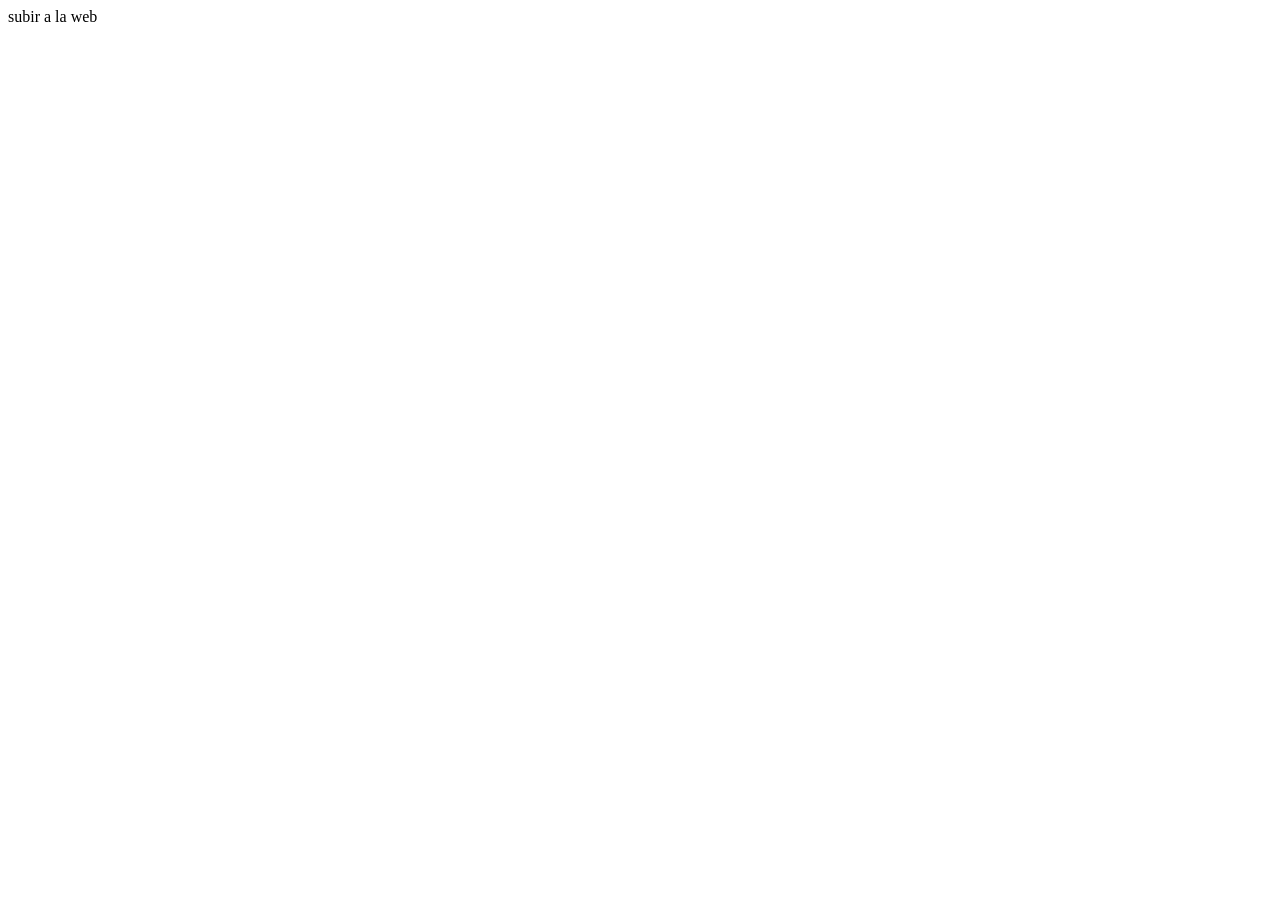
==== index.html @ b6bb50c2 "first commit" ====
<!DOCTYPE html>
<html lang="en">
<head>
    <meta charset="UTF-8">
    <meta name="viewport" content="width=device-width, initial-scale=1.0">
    <title>Guerrero</title>
</head>
<body>
    subir a la web
</body>
</html>
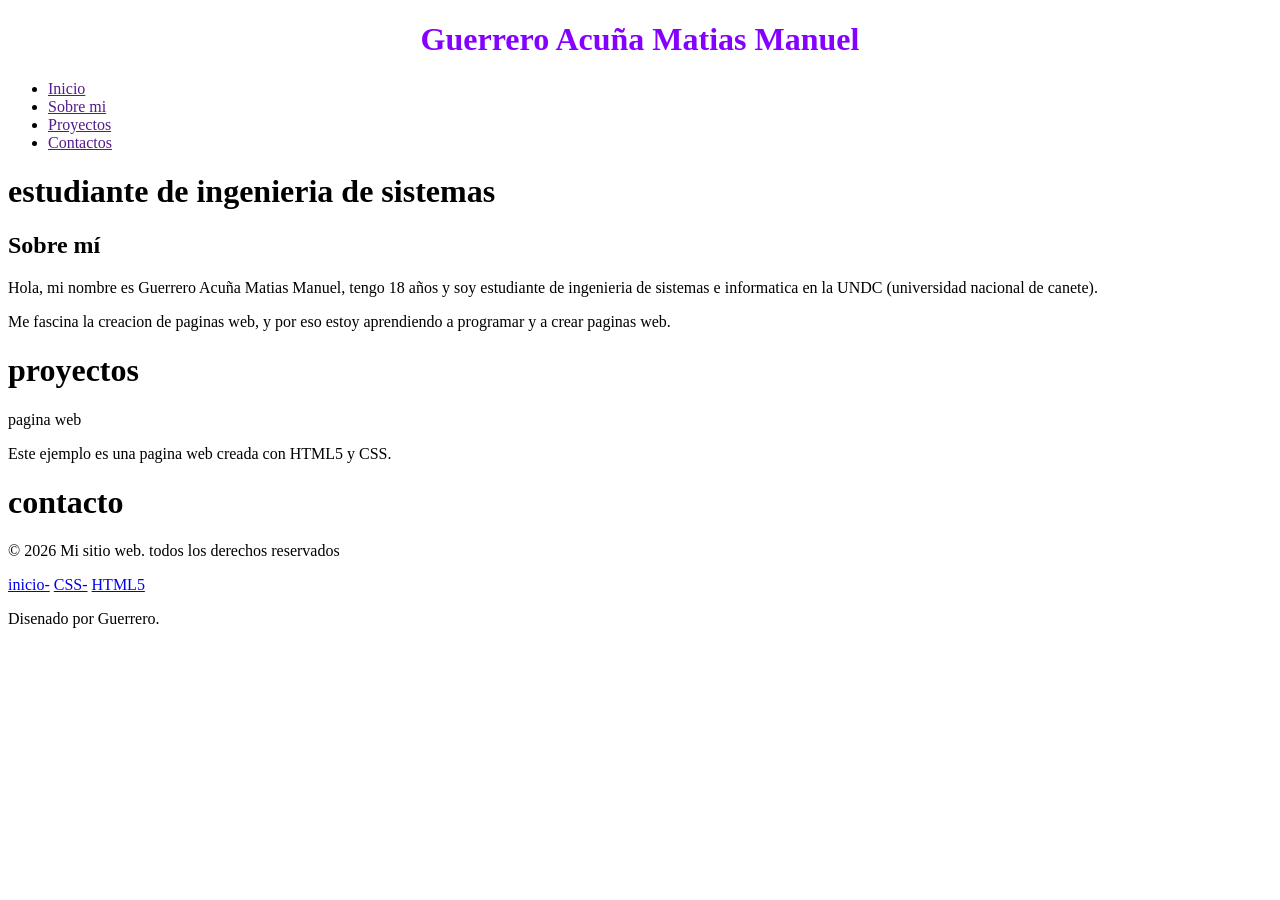
==== commit c482f583: "first commit" ====
--- a/index.html
+++ b/index.html
@@ -6,6 +6,38 @@
     <title>Guerrero</title>
 </head>
 <body>
-    subir a la web
-</body>
+    <h1 style="color: rgb(132, 0, 255); text-align: center;">Guerrero Acuña Matias Manuel</h1>
+    <nav>
+        <ul>
+            <li><a href="">Inicio</a></li>
+            <li><a href="">Sobre mi</a></li>
+            <li><a href="">Proyectos</a></li>
+            <li><a href="">Contactos</a></li>
+        </ul>
+    </nav>
+    <h1>estudiante de ingenieria de sistemas</h1>
+    <section id="sobremi">
+        <h1>Sobre mí</h1>
+        <p>Hola, mi nombre es Guerrero Acuña Matias Manuel, tengo 18 años y soy estudiante de ingenieria de sistemas e informatica en la UNDC (universidad nacional de canete).</p>
+        <p> Me fascina la creacion de paginas web, y por eso estoy aprendiendo a programar y a crear paginas web.</p>
+    </section>
+    <h1>proyectos</h1>
+    <section>
+        <article>
+            <p>pagina web</p>
+            <p>Este ejemplo es una pagina web creada con HTML5 y CSS.</p>
+        </article>
+        
+    </section>
+    <h1>contacto</h1>
+    <footer>
+        <p>&copy; 2026 Mi sitio web. todos los derechos reservados</p>
+        <nav>
+            <a href="index.html">inicio-</a>
+            <a href="css.html">CSS-</a>
+            <a href="html5.html">HTML5</a>
+        </nav>
+    </footer>
+    <p> Disenado por Guerrero.</p>
+    </body>
 </html>
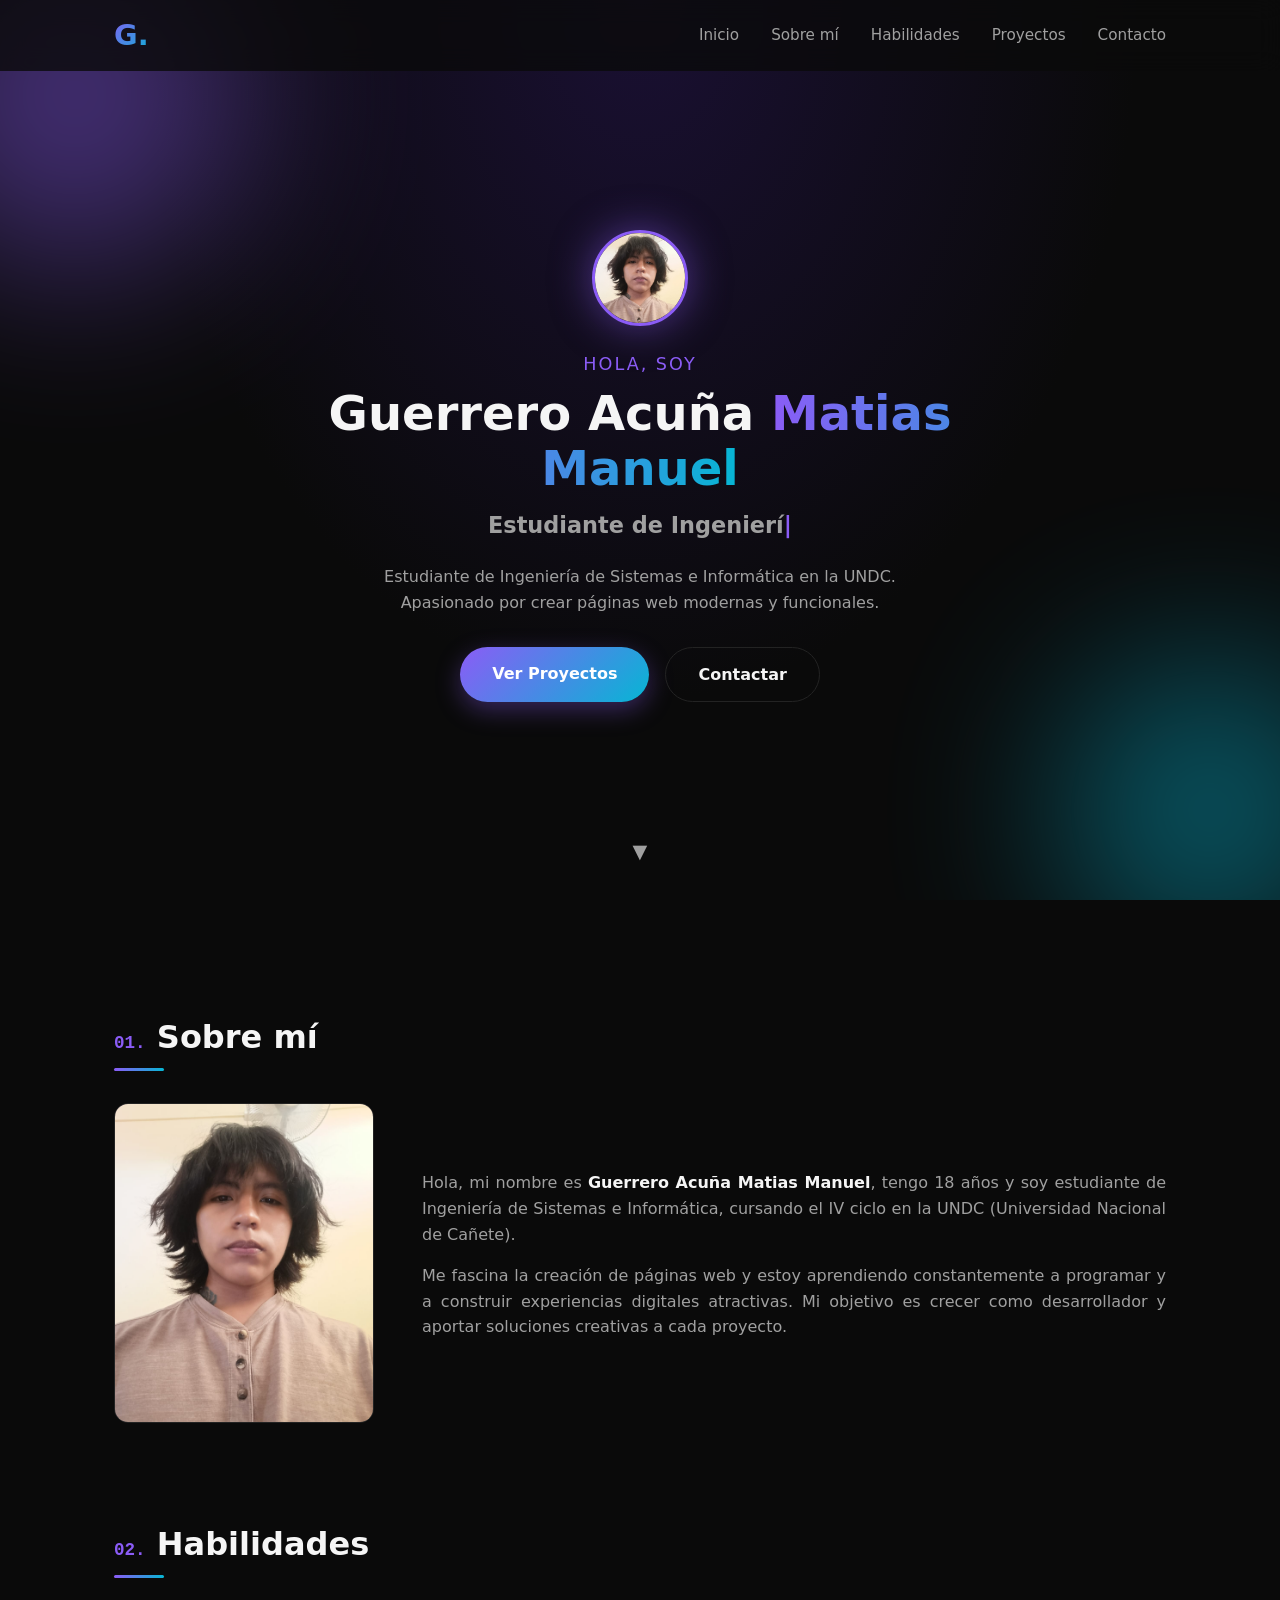
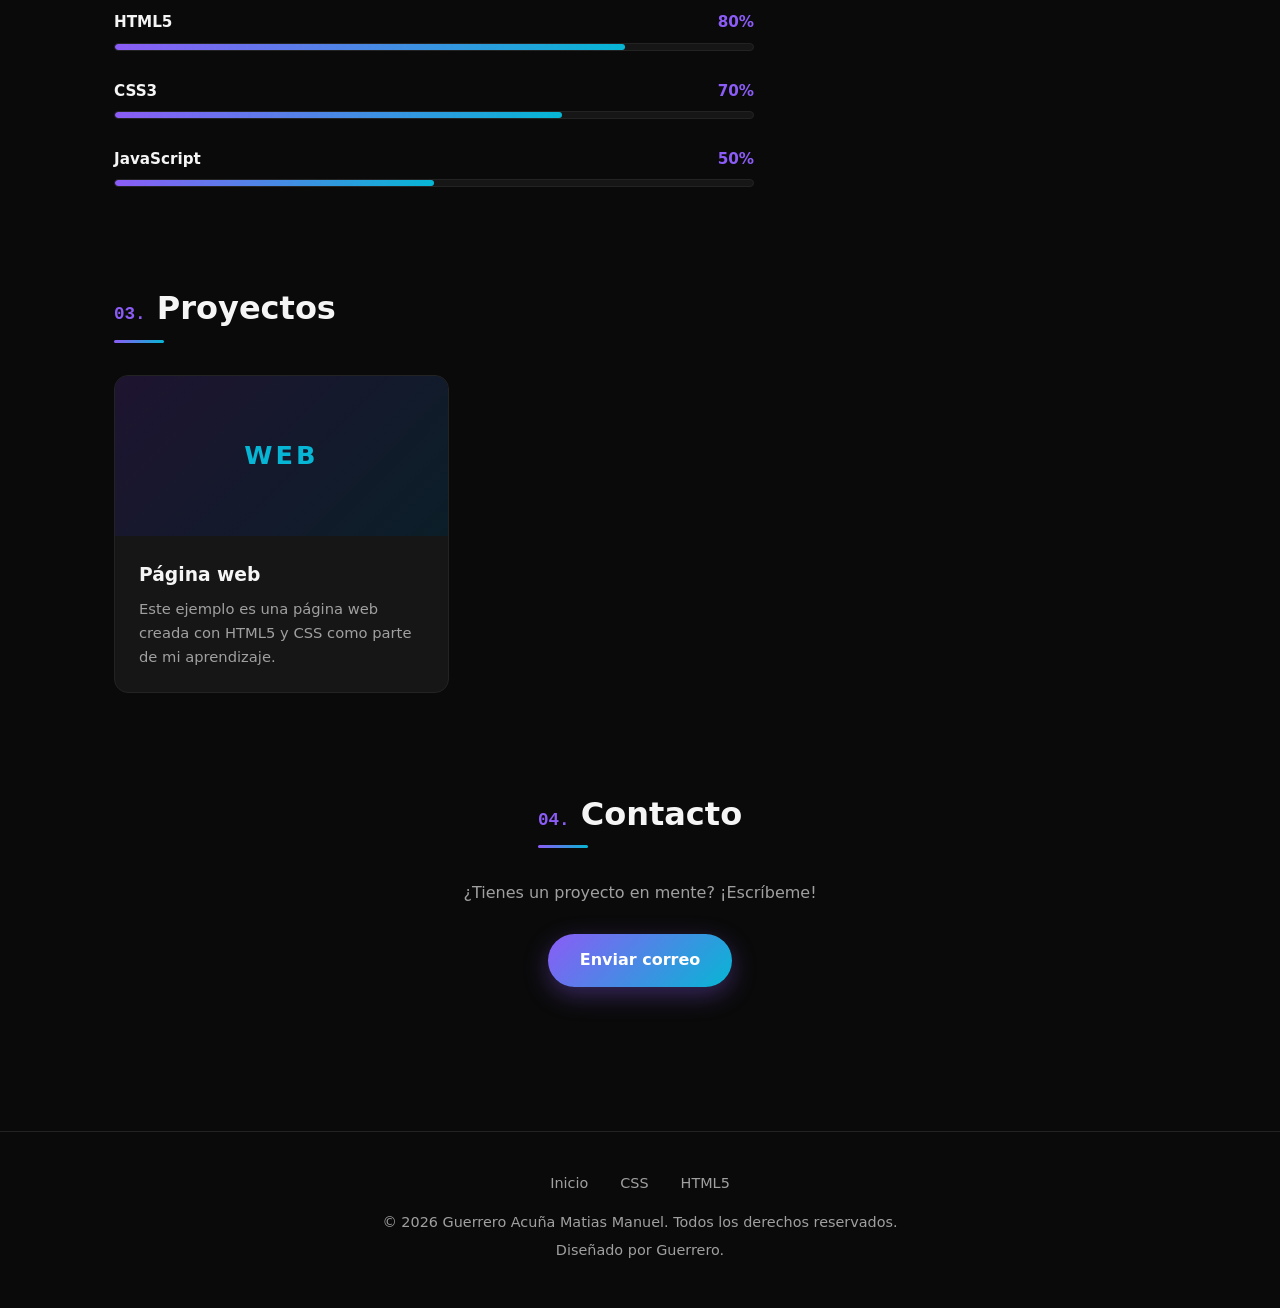
==== commit bf21a49a: "first commit" ====
--- a/index.html
+++ b/index.html
@@ -1,43 +1,126 @@
 <!DOCTYPE html>
-<html lang="en">
+<html lang="es">
 <head>
     <meta charset="UTF-8">
     <meta name="viewport" content="width=device-width, initial-scale=1.0">
-    <title>Guerrero</title>
+    <meta name="description" content="Portafolio de Guerrero Acuña Matias Manuel, estudiante de Ingeniería de Sistemas">
+    <title>Guerrero | Portafolio</title>
+    <link rel="stylesheet" href="style.css">
 </head>
 <body>
-    <h1 style="color: rgb(132, 0, 255); text-align: center;">Guerrero Acuña Matias Manuel</h1>
-    <nav>
-        <ul>
-            <li><a href="">Inicio</a></li>
-            <li><a href="">Sobre mi</a></li>
-            <li><a href="">Proyectos</a></li>
-            <li><a href="">Contactos</a></li>
-        </ul>
+
+    <nav class="navbar" id="navbar">
+        <div class="nav-container">
+            <a href="#hero" class="nav-logo">G.</a>
+            <button class="nav-toggle" id="navToggle" aria-label="Abrir menú">
+                <span></span>
+                <span></span>
+                <span></span>
+            </button>
+            <ul class="nav-menu" id="navMenu">
+                <li><a href="#hero">Inicio</a></li>
+                <li><a href="#about">Sobre mí</a></li>
+                <li><a href="#skills">Habilidades</a></li>
+                <li><a href="#projects">Proyectos</a></li>
+                <li><a href="#contact">Contacto</a></li>
+            </ul>
+        </div>
     </nav>
-    <h1>estudiante de ingenieria de sistemas</h1>
-    <section id="sobremi">
-        <h1>Sobre mí</h1>
-        <p>Hola, mi nombre es Guerrero Acuña Matias Manuel, tengo 18 años y soy estudiante de ingenieria de sistemas e informatica en la UNDC (universidad nacional de canete).</p>
-        <p> Me fascina la creacion de paginas web, y por eso estoy aprendiendo a programar y a crear paginas web.</p>
+
+    <section id="hero" class="hero">
+        <div class="hero-content">
+            <div class="hero-avatar"><img src="foto.jpg.jpeg" alt="Foto de Guerrero Acuña Matias Manuel"></div>
+            <p class="hero-greeting">Hola, soy</p>
+            <h1 class="hero-name">Guerrero Acuña <span>Matias Manuel</span></h1>
+            <h2 class="hero-role" id="typedRole"></h2>
+            <p class="hero-description">
+                Estudiante de Ingeniería de Sistemas e Informática en la UNDC.
+                Apasionado por crear páginas web modernas y funcionales.
+            </p>
+            <div class="hero-actions">
+                <a href="#projects" class="btn btn-primary">Ver Proyectos</a>
+                <a href="#contact" class="btn btn-outline">Contactar</a>
+            </div>
+        </div>
+        <a href="#about" class="hero-scroll" aria-label="Bajar a sobre mí">▼</a>
     </section>
-    <h1>proyectos</h1>
-    <section>
-        <article>
-            <p>pagina web</p>
-            <p>Este ejemplo es una pagina web creada con HTML5 y CSS.</p>
-        </article>
-        
-    </section>
-    <h1>contacto</h1>
-    <footer>
-        <p>&copy; 2026 Mi sitio web. todos los derechos reservados</p>
-        <nav>
-            <a href="index.html">inicio-</a>
-            <a href="css.html">CSS-</a>
+
+    <main class="container">
+
+        <section id="about" class="section">
+            <h2 class="section-title"><span class="section-number">01.</span> Sobre mí</h2>
+            <div class="about-grid reveal">
+                <div class="about-photo"><img src="foto.jpg.jpeg" alt="Foto de Guerrero Acuña Matias Manuel"></div>
+                <div class="about-text">
+                    <p>
+                        Hola, mi nombre es <strong>Guerrero Acuña Matias Manuel</strong>, tengo 18 años y soy
+                        estudiante de Ingeniería de Sistemas e Informática, cursando el IV ciclo en la
+                        UNDC (Universidad Nacional de Cañete).
+                    </p>
+                    <p>
+                        Me fascina la creación de páginas web y estoy aprendiendo constantemente a
+                        programar y a construir experiencias digitales atractivas. Mi objetivo es
+                        crecer como desarrollador y aportar soluciones creativas a cada proyecto.
+                    </p>
+                </div>
+            </div>
+        </section>
+
+        <section id="skills" class="section">
+            <h2 class="section-title"><span class="section-number">02.</span> Habilidades</h2>
+            <div class="skills-grid">
+                <div class="skill reveal">
+                    <div class="skill-header">
+                        <span>HTML5</span><span>80%</span>
+                    </div>
+                    <div class="skill-bar"><div class="skill-fill" data-level="80"></div></div>
+                </div>
+                <div class="skill reveal">
+                    <div class="skill-header">
+                        <span>CSS3</span><span>70%</span>
+                    </div>
+                    <div class="skill-bar"><div class="skill-fill" data-level="70"></div></div>
+                </div>
+                <div class="skill reveal">
+                    <div class="skill-header">
+                        <span>JavaScript</span><span>50%</span>
+                    </div>
+                    <div class="skill-bar"><div class="skill-fill" data-level="50"></div></div>
+                </div>
+            </div>
+        </section>
+
+        <section id="projects" class="section">
+            <h2 class="section-title"><span class="section-number">03.</span> Proyectos</h2>
+            <div class="projects-grid">
+                <article class="project-card reveal">
+                    <div class="project-image">WEB</div>
+                    <div class="project-body">
+                        <h3>Página web</h3>
+                        <p>Este ejemplo es una página web creada con HTML5 y CSS como parte de mi aprendizaje.</p>
+                    </div>
+                </article>
+            </div>
+        </section>
+
+        <section id="contact" class="section">
+            <h2 class="section-title"><span class="section-number">04.</span> Contacto</h2>
+            <p class="contact-note">¿Tienes un proyecto en mente? ¡Escríbeme!</p>
+            <a href="mailto:guerrero.mail@example.com" class="btn btn-primary">Enviar correo</a>
+        </section>
+
+    </main>
+
+    <footer class="footer">
+        <nav class="footer-links">
+            <a href="index.html">Inicio</a>
+            <a href="css.html">CSS</a>
             <a href="html5.html">HTML5</a>
         </nav>
+        <p>&copy; 2026 Guerrero Acuña Matias Manuel. Todos los derechos reservados.</p>
+        <p class="footer-credit">Diseñado por Guerrero.</p>
     </footer>
-    <p> Disenado por Guerrero.</p>
-    </body>
+
+    <script src="script.js"></script>
+</body>
 </html>
--- a/style.css
+++ b/style.css
@@ -0,0 +1,585 @@
+:root {
+    --bg: #0a0a0a;
+    --bg-light: #111111;
+    --card: #161616;
+    --text: #f5f5f5;
+    --text-muted: #a0a0a0;
+    --accent: #8b5cf6;
+    --accent-2: #06b6d4;
+    --border: #232323;
+    --radius: 14px;
+}
+
+* {
+    margin: 0;
+    padding: 0;
+    box-sizing: border-box;
+}
+
+html {
+    scroll-behavior: smooth;
+}
+
+body {
+    font-family: 'Segoe UI', system-ui, -apple-system, sans-serif;
+    background-color: var(--bg);
+    color: var(--text);
+    line-height: 1.6;
+    overflow-x: hidden;
+}
+
+a {
+    color: inherit;
+    text-decoration: none;
+}
+
+/* ===== Navbar ===== */
+.navbar {
+    position: fixed;
+    top: 0;
+    width: 100%;
+    z-index: 1000;
+    background: rgba(10, 10, 10, 0.8);
+    backdrop-filter: blur(12px);
+    border-bottom: 1px solid transparent;
+    transition: border-color 0.3s, box-shadow 0.3s;
+}
+
+.navbar.scrolled {
+    border-bottom-color: var(--border);
+    box-shadow: 0 4px 20px rgba(139, 92, 246, 0.1);
+}
+
+.nav-container {
+    max-width: 1100px;
+    margin: 0 auto;
+    padding: 0 1.5rem;
+    display: flex;
+    align-items: center;
+    justify-content: space-between;
+    height: 70px;
+}
+
+.nav-logo {
+    font-size: 1.8rem;
+    font-weight: 800;
+    color: var(--accent);
+    background: linear-gradient(135deg, var(--accent), var(--accent-2));
+    -webkit-background-clip: text;
+    background-clip: text;
+    -webkit-text-fill-color: transparent;
+}
+
+.nav-menu {
+    list-style: none;
+    display: flex;
+    gap: 2rem;
+}
+
+.nav-menu a {
+    color: var(--text-muted);
+    font-size: 0.95rem;
+    position: relative;
+    transition: color 0.3s;
+    padding: 0.25rem 0;
+}
+
+.nav-menu a::after {
+    content: '';
+    position: absolute;
+    left: 0;
+    bottom: 0;
+    width: 0;
+    height: 2px;
+    background: linear-gradient(90deg, var(--accent), var(--accent-2));
+    transition: width 0.3s;
+}
+
+.nav-menu a:hover {
+    color: var(--text);
+}
+
+.nav-menu a:hover::after {
+    width: 100%;
+}
+
+.nav-toggle {
+    display: none;
+    background: none;
+    border: none;
+    cursor: pointer;
+    flex-direction: column;
+    gap: 5px;
+    padding: 0.5rem;
+}
+
+.nav-toggle span {
+    display: block;
+    width: 24px;
+    height: 2px;
+    background: var(--text);
+    border-radius: 2px;
+    transition: transform 0.3s, opacity 0.3s;
+}
+
+.nav-toggle.open span:nth-child(1) {
+    transform: translateY(7px) rotate(45deg);
+}
+
+.nav-toggle.open span:nth-child(2) {
+    opacity: 0;
+}
+
+.nav-toggle.open span:nth-child(3) {
+    transform: translateY(-7px) rotate(-45deg);
+}
+
+/* ===== Hero ===== */
+.hero {
+    min-height: 100vh;
+    display: flex;
+    align-items: center;
+    justify-content: center;
+    text-align: center;
+    padding: 6rem 1.5rem 4rem;
+    position: relative;
+    background: radial-gradient(ellipse at top, #1a1033 0%, var(--bg) 55%);
+    overflow: hidden;
+}
+
+.hero::before,
+.hero::after {
+    content: '';
+    position: absolute;
+    border-radius: 50%;
+    filter: blur(90px);
+    opacity: 0.45;
+    z-index: 0;
+}
+
+.hero::before {
+    width: 350px;
+    height: 350px;
+    background: var(--accent);
+    top: -80px;
+    left: -100px;
+    animation: float 8s ease-in-out infinite;
+}
+
+.hero::after {
+    width: 300px;
+    height: 300px;
+    background: var(--accent-2);
+    bottom: -60px;
+    right: -80px;
+    animation: float 8s ease-in-out infinite 2s;
+}
+
+@keyframes float {
+    0%, 100% { transform: translateY(0); }
+    50% { transform: translateY(25px); }
+}
+
+.hero-content {
+    position: relative;
+    z-index: 1;
+    max-width: 800px;
+}
+
+.hero-avatar {
+    width: 96px;
+    height: 96px;
+    margin: 0 auto 1.5rem;
+    border-radius: 50%;
+    display: flex;
+    align-items: center;
+    justify-content: center;
+    overflow: hidden;
+    border: 3px solid var(--accent);
+    box-shadow: 0 0 40px rgba(139, 92, 246, 0.5);
+    animation: pulse 3s ease-in-out infinite;
+}
+
+.hero-avatar img {
+    width: 100%;
+    height: 100%;
+    object-fit: cover;
+    object-position: center 20%;
+    display: block;
+}
+
+@keyframes pulse {
+    0%, 100% { box-shadow: 0 0 25px rgba(139, 92, 246, 0.4); }
+    50% { box-shadow: 0 0 60px rgba(139, 92, 246, 0.8); }
+}
+
+.hero-greeting {
+    color: var(--accent);
+    font-size: 1.1rem;
+    letter-spacing: 2px;
+    text-transform: uppercase;
+    margin-bottom: 0.5rem;
+}
+
+.hero-name {
+    font-size: 3rem;
+    font-weight: 800;
+    line-height: 1.15;
+    margin-bottom: 0.75rem;
+}
+
+.hero-name span {
+    background: linear-gradient(90deg, var(--accent), var(--accent-2));
+    -webkit-background-clip: text;
+    background-clip: text;
+    -webkit-text-fill-color: transparent;
+}
+
+.hero-role {
+    font-size: 1.4rem;
+    font-weight: 600;
+    color: var(--text-muted);
+    min-height: 1.6em;
+    margin-bottom: 1.25rem;
+}
+
+.hero-role::after {
+    content: '|';
+    color: var(--accent);
+    animation: blink 0.8s step-end infinite;
+}
+
+@keyframes blink {
+    50% { opacity: 0; }
+}
+
+.hero-description {
+    color: var(--text-muted);
+    max-width: 560px;
+    margin: 0 auto 2rem;
+}
+
+.hero-actions {
+    display: flex;
+    gap: 1rem;
+    justify-content: center;
+    flex-wrap: wrap;
+}
+
+.btn {
+    display: inline-block;
+    padding: 0.85rem 2rem;
+    border-radius: 50px;
+    font-size: 1rem;
+    font-weight: 600;
+    transition: transform 0.3s, box-shadow 0.3s, background 0.3s, color 0.3s;
+}
+
+.btn-primary {
+    background: linear-gradient(135deg, var(--accent), var(--accent-2));
+    color: #fff;
+    box-shadow: 0 8px 25px rgba(139, 92, 246, 0.35);
+}
+
+.btn-primary:hover {
+    transform: translateY(-3px);
+    box-shadow: 0 12px 35px rgba(139, 92, 246, 0.5);
+}
+
+.btn-outline {
+    border: 1px solid var(--border);
+    color: var(--text);
+}
+
+.btn-outline:hover {
+    border-color: var(--accent);
+    color: var(--accent);
+    transform: translateY(-3px);
+}
+
+.hero-scroll {
+    position: absolute;
+    bottom: 2rem;
+    left: 50%;
+    transform: translateX(-50%);
+    color: var(--text-muted);
+    font-size: 1.2rem;
+    animation: bounce 2s infinite;
+    z-index: 1;
+}
+
+@keyframes bounce {
+    0%, 100% { transform: translate(-50%, 0); }
+    50% { transform: translate(-50%, 10px); }
+}
+
+/* ===== Layout general ===== */
+.container {
+    max-width: 1100px;
+    margin: 0 auto;
+    padding: 5rem 1.5rem;
+}
+
+.section {
+    padding: 2rem 0 4rem;
+}
+
+.section-title {
+    font-size: 2rem;
+    margin-bottom: 2.5rem;
+    position: relative;
+    display: inline-block;
+}
+
+.section-title::after {
+    content: '';
+    position: absolute;
+    bottom: -8px;
+    left: 0;
+    width: 50px;
+    height: 3px;
+    background: linear-gradient(90deg, var(--accent), var(--accent-2));
+    border-radius: 3px;
+}
+
+.section-number {
+    color: var(--accent);
+    font-size: 1.1rem;
+    font-family: 'Consolas', monospace;
+}
+
+/* ===== About ===== */
+.about-grid {
+    display: grid;
+    grid-template-columns: 260px 1fr;
+    gap: 3rem;
+    align-items: center;
+}
+
+.about-photo {
+    width: 260px;
+    height: 320px;
+    border-radius: var(--radius);
+    background: linear-gradient(145deg, #1e1430, #101418);
+    display: flex;
+    align-items: center;
+    justify-content: center;
+    border: 1px solid var(--border);
+    position: relative;
+    overflow: hidden;
+}
+
+.about-photo img {
+    width: 100%;
+    height: 100%;
+    object-fit: cover;
+    object-position: center 25%;
+    display: block;
+}
+
+.about-photo::after {
+    content: none;
+}
+
+.about-text p {
+    margin-bottom: 1rem;
+    color: var(--text-muted);
+    text-align: justify;
+}
+
+.about-text strong {
+    color: var(--text);
+}
+
+/* ===== Skills ===== */
+.skills-grid {
+    display: grid;
+    gap: 1.75rem;
+    max-width: 640px;
+}
+
+.skill-header {
+    display: flex;
+    justify-content: space-between;
+    margin-bottom: 0.5rem;
+    font-weight: 600;
+    font-size: 0.95rem;
+}
+
+.skill-header span:last-child {
+    color: var(--accent);
+}
+
+.skill-bar {
+    height: 8px;
+    background: var(--card);
+    border-radius: 8px;
+    overflow: hidden;
+    border: 1px solid var(--border);
+}
+
+.skill-fill {
+    height: 100%;
+    width: 0;
+    border-radius: 8px;
+    background: linear-gradient(90deg, var(--accent), var(--accent-2));
+    transition: width 1.2s ease;
+}
+
+/* ===== Projects ===== */
+.projects-grid {
+    display: grid;
+    gap: 1.5rem;
+    grid-template-columns: repeat(auto-fill, minmax(280px, 1fr));
+}
+
+.project-card {
+    background: var(--card);
+    border: 1px solid var(--border);
+    border-radius: var(--radius);
+    overflow: hidden;
+    transition: transform 0.3s, box-shadow 0.3s, border-color 0.3s;
+}
+
+.project-card:hover {
+    transform: translateY(-8px);
+    border-color: var(--accent);
+    box-shadow: 0 15px 40px rgba(139, 92, 246, 0.2);
+}
+
+.project-image {
+    height: 160px;
+    background: linear-gradient(135deg, #1e1430, #0b1e28);
+    display: flex;
+    align-items: center;
+    justify-content: center;
+    font-size: 1.6rem;
+    font-weight: 700;
+    letter-spacing: 3px;
+    color: var(--accent-2);
+}
+
+.project-body {
+    padding: 1.5rem;
+}
+
+.project-body h3 {
+    margin-bottom: 0.5rem;
+}
+
+.project-body p {
+    color: var(--text-muted);
+    font-size: 0.92rem;
+}
+
+/* ===== Contact ===== */
+#contact {
+    text-align: center;
+}
+
+.contact-note {
+    color: var(--text-muted);
+    margin-bottom: 1.75rem;
+}
+
+/* ===== Footer ===== */
+.footer {
+    border-top: 1px solid var(--border);
+    padding: 2.5rem 1.5rem;
+    text-align: center;
+    color: var(--text-muted);
+    font-size: 0.9rem;
+}
+
+.footer-links {
+    display: flex;
+    justify-content: center;
+    gap: 2rem;
+    margin-bottom: 1rem;
+}
+
+.footer-links a {
+    transition: color 0.3s;
+}
+
+.footer-links a:hover {
+    color: var(--accent);
+}
+
+.footer p {
+    margin-bottom: 0.35rem;
+}
+
+/* ===== Reveal on scroll ===== */
+.reveal {
+    opacity: 0;
+    transform: translateY(40px);
+    transition: opacity 0.8s ease, transform 0.8s ease;
+}
+
+.reveal.visible {
+    opacity: 1;
+    transform: translateY(0);
+}
+
+/* ===== Responsive ===== */
+@media (max-width: 768px) {
+    .nav-toggle {
+        display: flex;
+    }
+
+    .nav-menu {
+        position: absolute;
+        top: 70px;
+        left: 0;
+        right: 0;
+        flex-direction: column;
+        background: rgba(10, 10, 10, 0.98);
+        backdrop-filter: blur(12px);
+        gap: 0;
+        max-height: 0;
+        overflow: hidden;
+        transition: max-height 0.4s ease;
+        border-bottom: 1px solid var(--border);
+    }
+
+    .nav-menu.open {
+        max-height: 320px;
+    }
+
+    .nav-menu li {
+        text-align: center;
+    }
+
+    .nav-menu a {
+        display: block;
+        padding: 1rem;
+    }
+
+    .hero-name {
+        font-size: 2.1rem;
+    }
+
+    .hero-role {
+        font-size: 1.1rem;
+    }
+
+    .about-grid {
+        grid-template-columns: 1fr;
+        text-align: center;
+    }
+
+    .about-photo {
+        margin: 0 auto;
+        width: 220px;
+        height: 260px;
+    }
+
+    .about-text p {
+        text-align: center;
+    }
+
+    .section-title {
+        font-size: 1.6rem;
+    }
+}
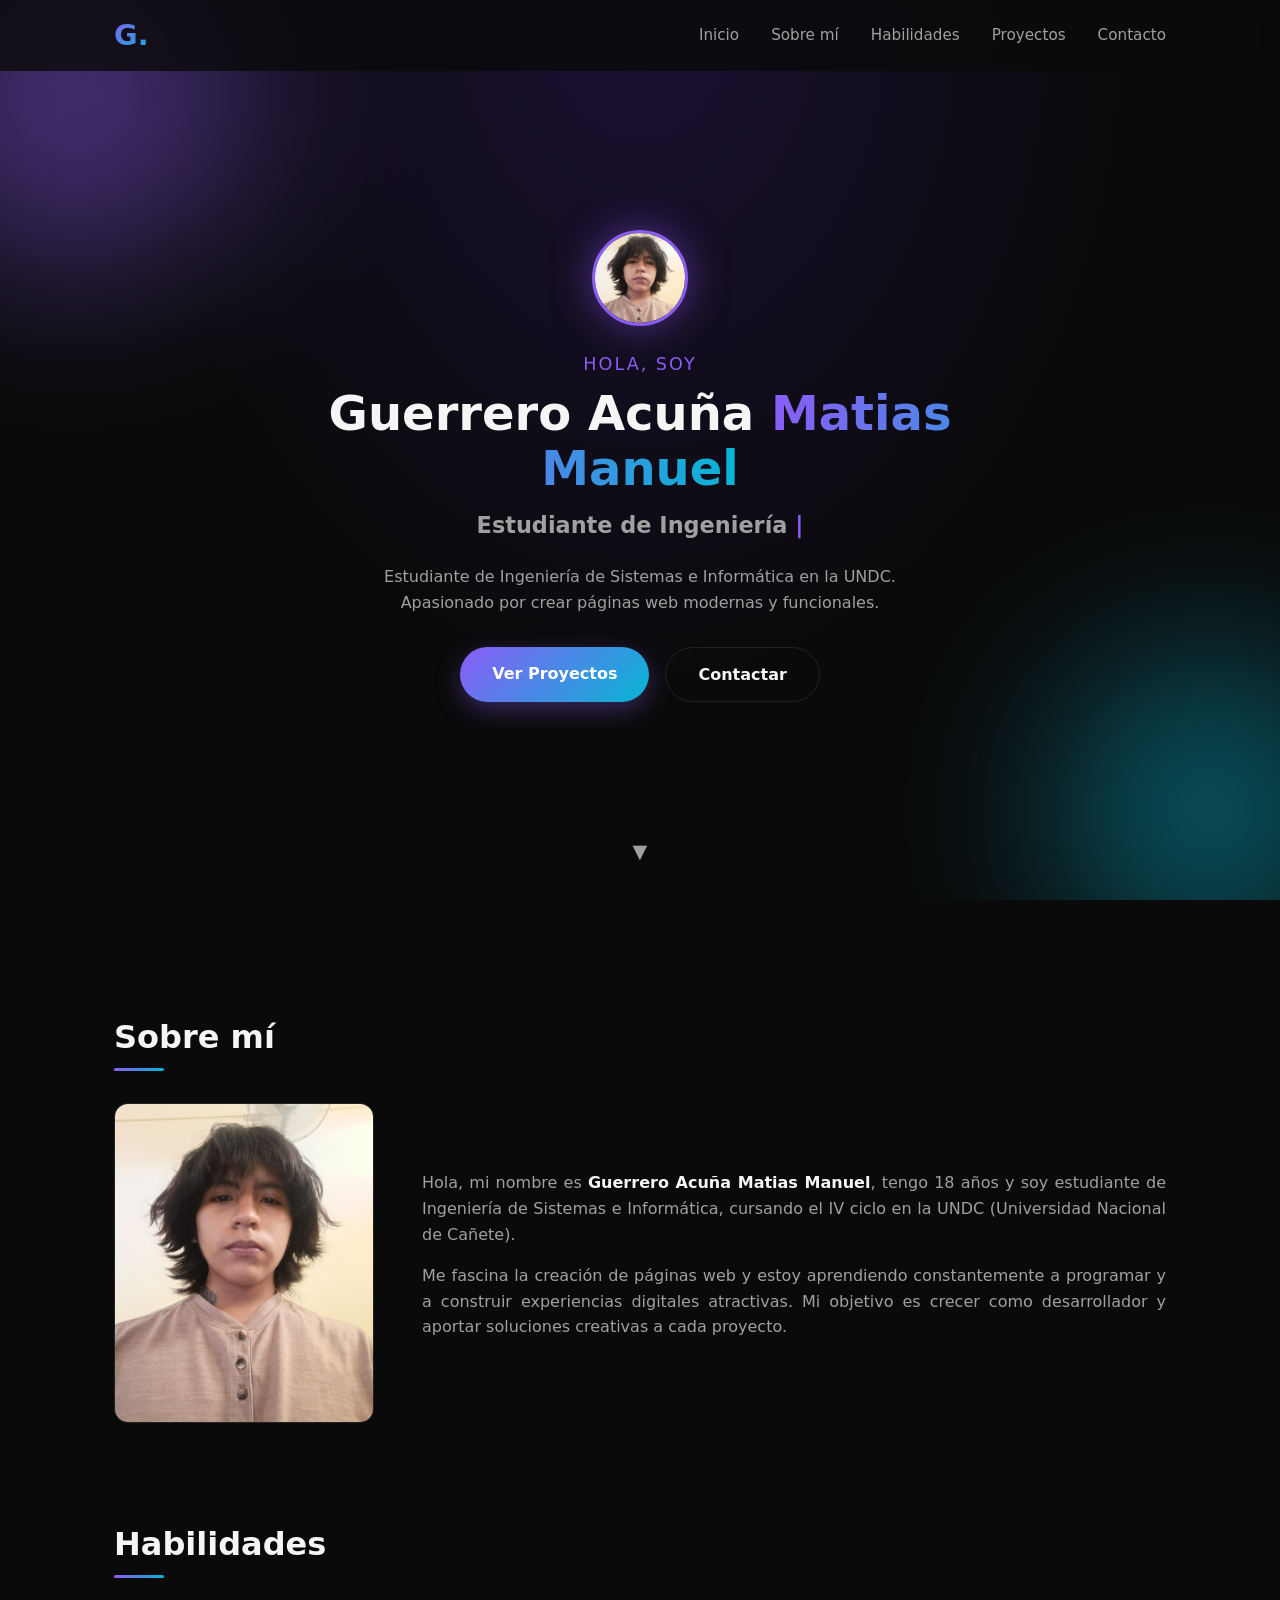
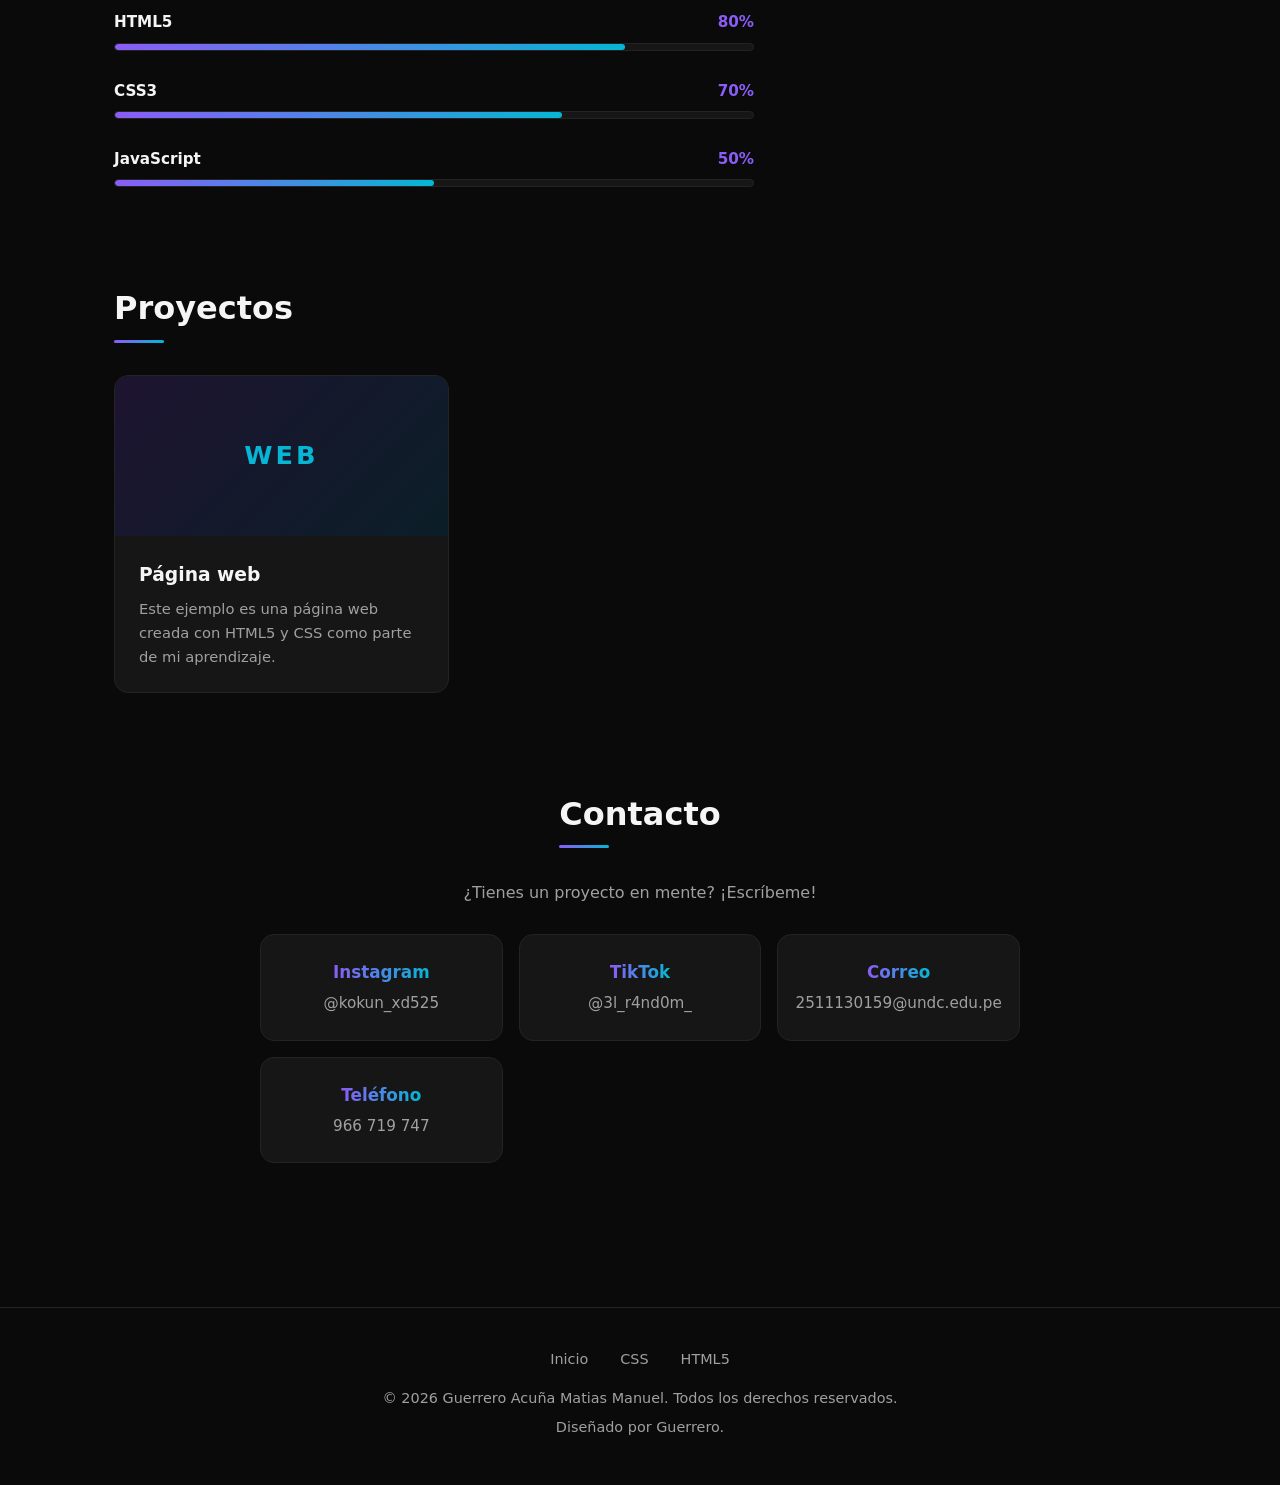
==== commit afe9fc30: "Agregar enlaces de contacto y quitar numeros de los titulos" ====
--- a/index.html
+++ b/index.html
@@ -48,7 +48,7 @@
     <main class="container">
 
         <section id="about" class="section">
-            <h2 class="section-title"><span class="section-number">01.</span> Sobre mí</h2>
+            <h2 class="section-title">Sobre mí</h2>
             <div class="about-grid reveal">
                 <div class="about-photo"><img src="foto.jpg.jpeg" alt="Foto de Guerrero Acuña Matias Manuel"></div>
                 <div class="about-text">
@@ -67,7 +67,7 @@
         </section>
 
         <section id="skills" class="section">
-            <h2 class="section-title"><span class="section-number">02.</span> Habilidades</h2>
+            <h2 class="section-title">Habilidades</h2>
             <div class="skills-grid">
                 <div class="skill reveal">
                     <div class="skill-header">
@@ -91,7 +91,7 @@
         </section>
 
         <section id="projects" class="section">
-            <h2 class="section-title"><span class="section-number">03.</span> Proyectos</h2>
+            <h2 class="section-title">Proyectos</h2>
             <div class="projects-grid">
                 <article class="project-card reveal">
                     <div class="project-image">WEB</div>
@@ -104,9 +104,26 @@
         </section>
 
         <section id="contact" class="section">
-            <h2 class="section-title"><span class="section-number">04.</span> Contacto</h2>
+            <h2 class="section-title">Contacto</h2>
             <p class="contact-note">¿Tienes un proyecto en mente? ¡Escríbeme!</p>
-            <a href="mailto:guerrero.mail@example.com" class="btn btn-primary">Enviar correo</a>
+            <div class="contact-links">
+                <a href="https://www.instagram.com/kokun_xd525?stkn=NmttbTdwZTkxbHkx" class="contact-card" target="_blank" rel="noopener">
+                    <span class="contact-icon">Instagram</span>
+                    <span>@kokun_xd525</span>
+                </a>
+                <a href="https://www.tiktok.com/@3l_r4nd0m_?_r=1&_t=ZS-99bDRIPYenM" class="contact-card" target="_blank" rel="noopener">
+                    <span class="contact-icon">TikTok</span>
+                    <span>@3l_r4nd0m_</span>
+                </a>
+                <a href="mailto:2511130159@undc.edu.pe" class="contact-card">
+                    <span class="contact-icon">Correo</span>
+                    <span>2511130159@undc.edu.pe</span>
+                </a>
+                <a href="tel:+51966719747" class="contact-card">
+                    <span class="contact-icon">Teléfono</span>
+                    <span>966 719 747</span>
+                </a>
+            </div>
         </section>
 
     </main>
--- a/style.css
+++ b/style.css
@@ -482,6 +482,48 @@
     margin-bottom: 1.75rem;
 }
 
+.contact-links {
+    display: grid;
+    gap: 1rem;
+    grid-template-columns: repeat(auto-fit, minmax(230px, 1fr));
+    max-width: 760px;
+    margin: 0 auto;
+}
+
+.contact-card {
+    display: flex;
+    flex-direction: column;
+    gap: 0.35rem;
+    align-items: center;
+    background: var(--card);
+    border: 1px solid var(--border);
+    border-radius: var(--radius);
+    padding: 1.5rem 1rem;
+    color: var(--text-muted);
+    transition: transform 0.3s, border-color 0.3s, box-shadow 0.3s, color 0.3s;
+}
+
+.contact-card:hover {
+    transform: translateY(-5px);
+    border-color: var(--accent);
+    box-shadow: 0 10px 30px rgba(139, 92, 246, 0.2);
+    color: var(--text);
+}
+
+.contact-icon {
+    font-size: 1.05rem;
+    font-weight: 700;
+    background: linear-gradient(90deg, var(--accent), var(--accent-2));
+    -webkit-background-clip: text;
+    background-clip: text;
+    -webkit-text-fill-color: transparent;
+}
+
+.contact-card span:last-child {
+    font-size: 0.95rem;
+    word-break: break-all;
+}
+
 /* ===== Footer ===== */
 .footer {
     border-top: 1px solid var(--border);
@@ -510,14 +552,149 @@
     margin-bottom: 0.35rem;
 }
 
+/* ===== Páginas de apuntes (CSS3 / HTML5) ===== */
+.page-hero {
+    padding: 9rem 1.5rem 3rem;
+    text-align: center;
+    background: radial-gradient(ellipse at top, #1a1033 0%, var(--bg) 55%);
+    border-bottom: 1px solid var(--border);
+}
+
+.page-title {
+    font-size: 2.8rem;
+    font-weight: 800;
+    background: linear-gradient(90deg, var(--accent), var(--accent-2));
+    -webkit-background-clip: text;
+    background-clip: text;
+    -webkit-text-fill-color: transparent;
+    margin-bottom: 0.5rem;
+}
+
+.page-subtitle {
+    color: var(--text-muted);
+    font-size: 1.05rem;
+    max-width: 600px;
+    margin: 0 auto;
+}
+
+.page-text {
+    color: var(--text-muted);
+    max-width: 760px;
+    margin-bottom: 1.25rem;
+    text-align: justify;
+}
+
+.page-text strong {
+    color: var(--text);
+}
+
+.code-block {
+    background: #0d0d0d;
+    border: 1px solid var(--border);
+    border-left: 3px solid var(--accent);
+    border-radius: var(--radius);
+    padding: 1.25rem 1.5rem;
+    margin: 1.5rem 0 2rem;
+    overflow-x: auto;
+    font-family: 'Consolas', 'Courier New', monospace;
+    font-size: 0.9rem;
+    line-height: 1.6;
+    color: #c8d3f5;
+}
+
+.info-cards {
+    display: grid;
+    gap: 1.25rem;
+    grid-template-columns: repeat(auto-fit, minmax(240px, 1fr));
+    margin-top: 2rem;
+}
+
+.info-card {
+    background: var(--card);
+    border: 1px solid var(--border);
+    border-radius: var(--radius);
+    padding: 1.5rem;
+    transition: transform 0.3s, border-color 0.3s, box-shadow 0.3s;
+}
+
+.info-card:hover {
+    transform: translateY(-5px);
+    border-color: var(--accent);
+    box-shadow: 0 10px 30px rgba(139, 92, 246, 0.15);
+}
+
+.info-card h3 {
+    margin-bottom: 0.6rem;
+    font-size: 1.05rem;
+    color: var(--text);
+}
+
+.info-card p {
+    color: var(--text-muted);
+    font-size: 0.92rem;
+}
+
+.info-card code,
+.page-text code {
+    background: rgba(139, 92, 246, 0.15);
+    color: var(--accent);
+    padding: 0.1rem 0.4rem;
+    border-radius: 4px;
+    font-family: 'Consolas', 'Courier New', monospace;
+    font-size: 0.85em;
+}
+
+.topic-list {
+    list-style: none;
+    max-width: 640px;
+}
+
+.topic-list li {
+    padding: 0.75rem 1rem;
+    border: 1px solid var(--border);
+    border-radius: var(--radius);
+    margin-bottom: 0.75rem;
+    color: var(--text-muted);
+    transition: border-color 0.3s, color 0.3s, transform 0.3s;
+    display: flex;
+    align-items: center;
+    gap: 0.75rem;
+}
+
+.topic-list li::before {
+    content: '▸';
+    color: var(--accent);
+    font-size: 1.1rem;
+}
+
+.topic-list li:hover {
+    border-color: var(--accent);
+    color: var(--text);
+    transform: translateX(6px);
+}
+
+.topic-list code {
+    background: rgba(139, 92, 246, 0.15);
+    color: var(--accent);
+    padding: 0.1rem 0.4rem;
+    border-radius: 4px;
+    font-family: 'Consolas', 'Courier New', monospace;
+    font-size: 0.85em;
+}
+
 /* ===== Reveal on scroll ===== */
 .reveal {
+    opacity: 1;
+    transform: none;
+    transition: opacity 0.8s ease, transform 0.8s ease;
+}
+
+.js .reveal {
     opacity: 0;
     transform: translateY(40px);
-    transition: opacity 0.8s ease, transform 0.8s ease;
-}
-
-.reveal.visible {
+}
+
+.js .reveal.visible {
     opacity: 1;
     transform: translateY(0);
 }
@@ -582,4 +759,8 @@
     .section-title {
         font-size: 1.6rem;
     }
+
+    .page-title {
+        font-size: 2rem;
+    }
 }
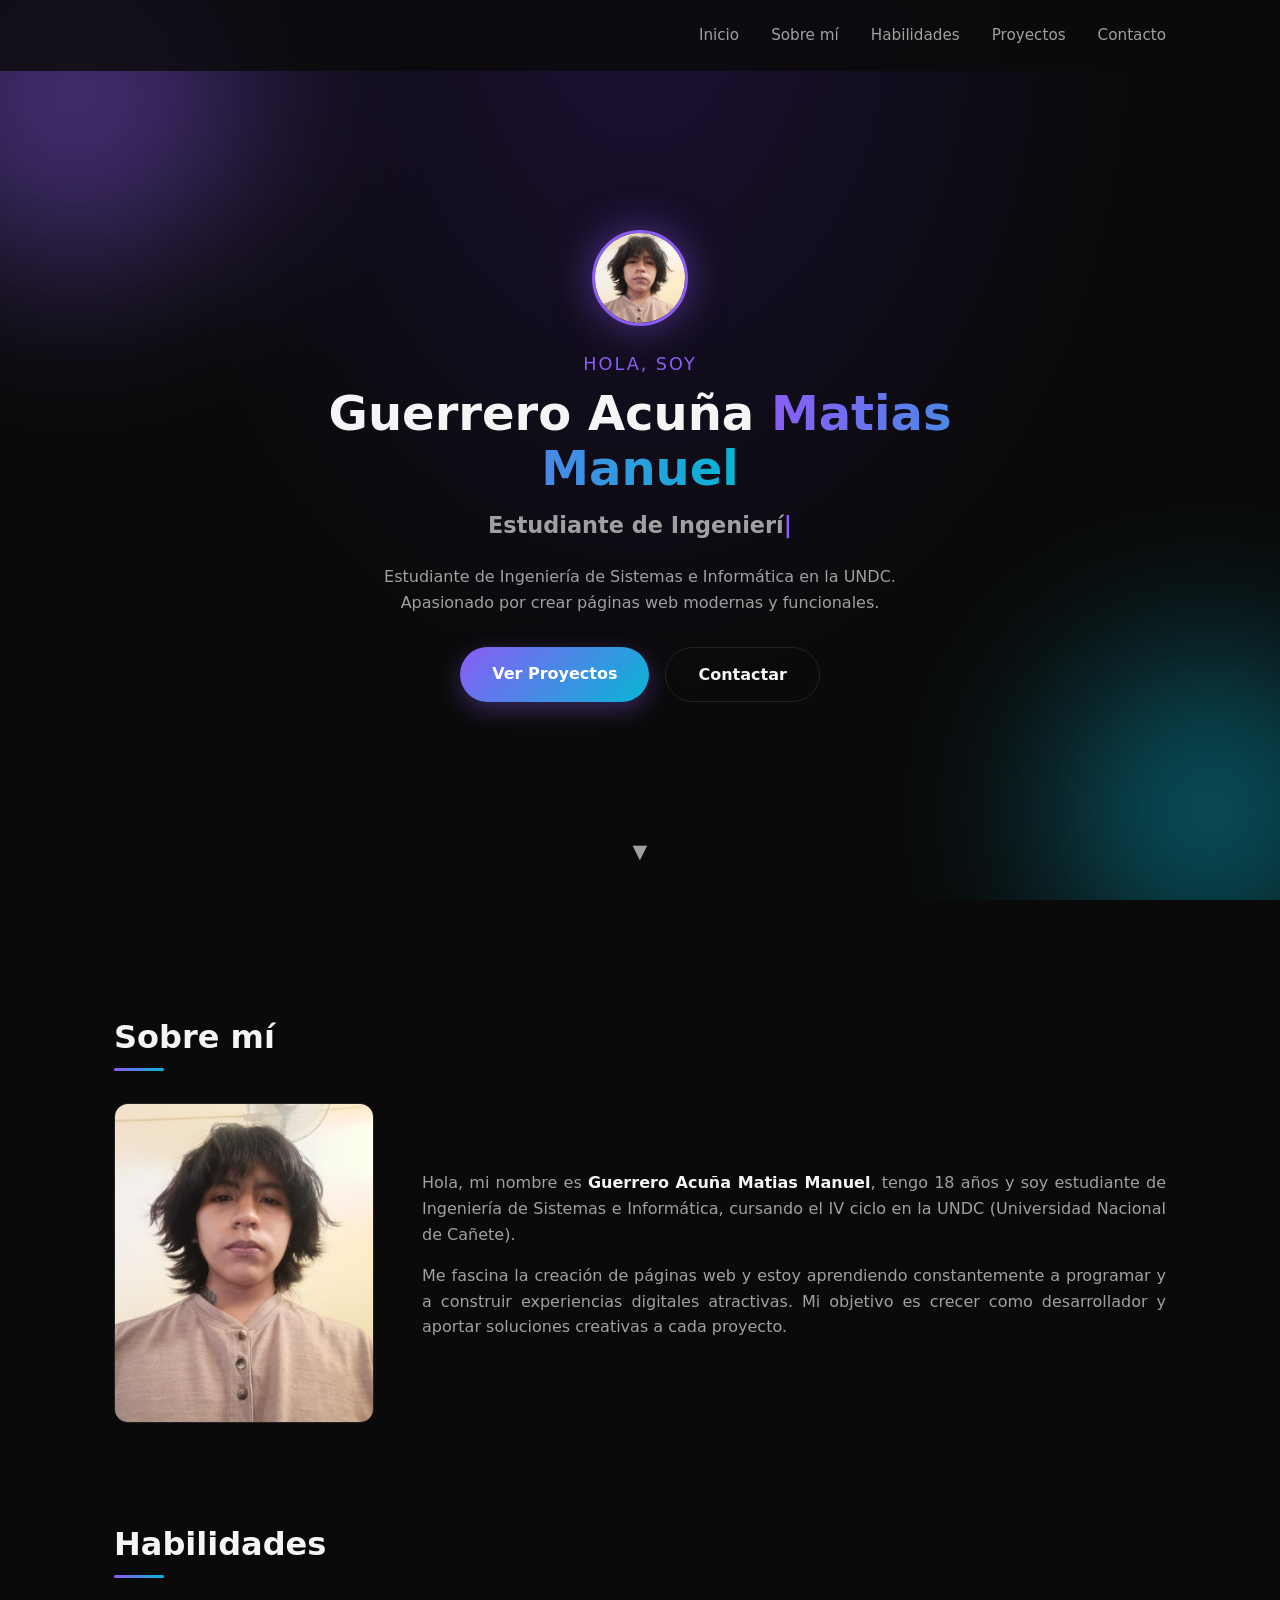
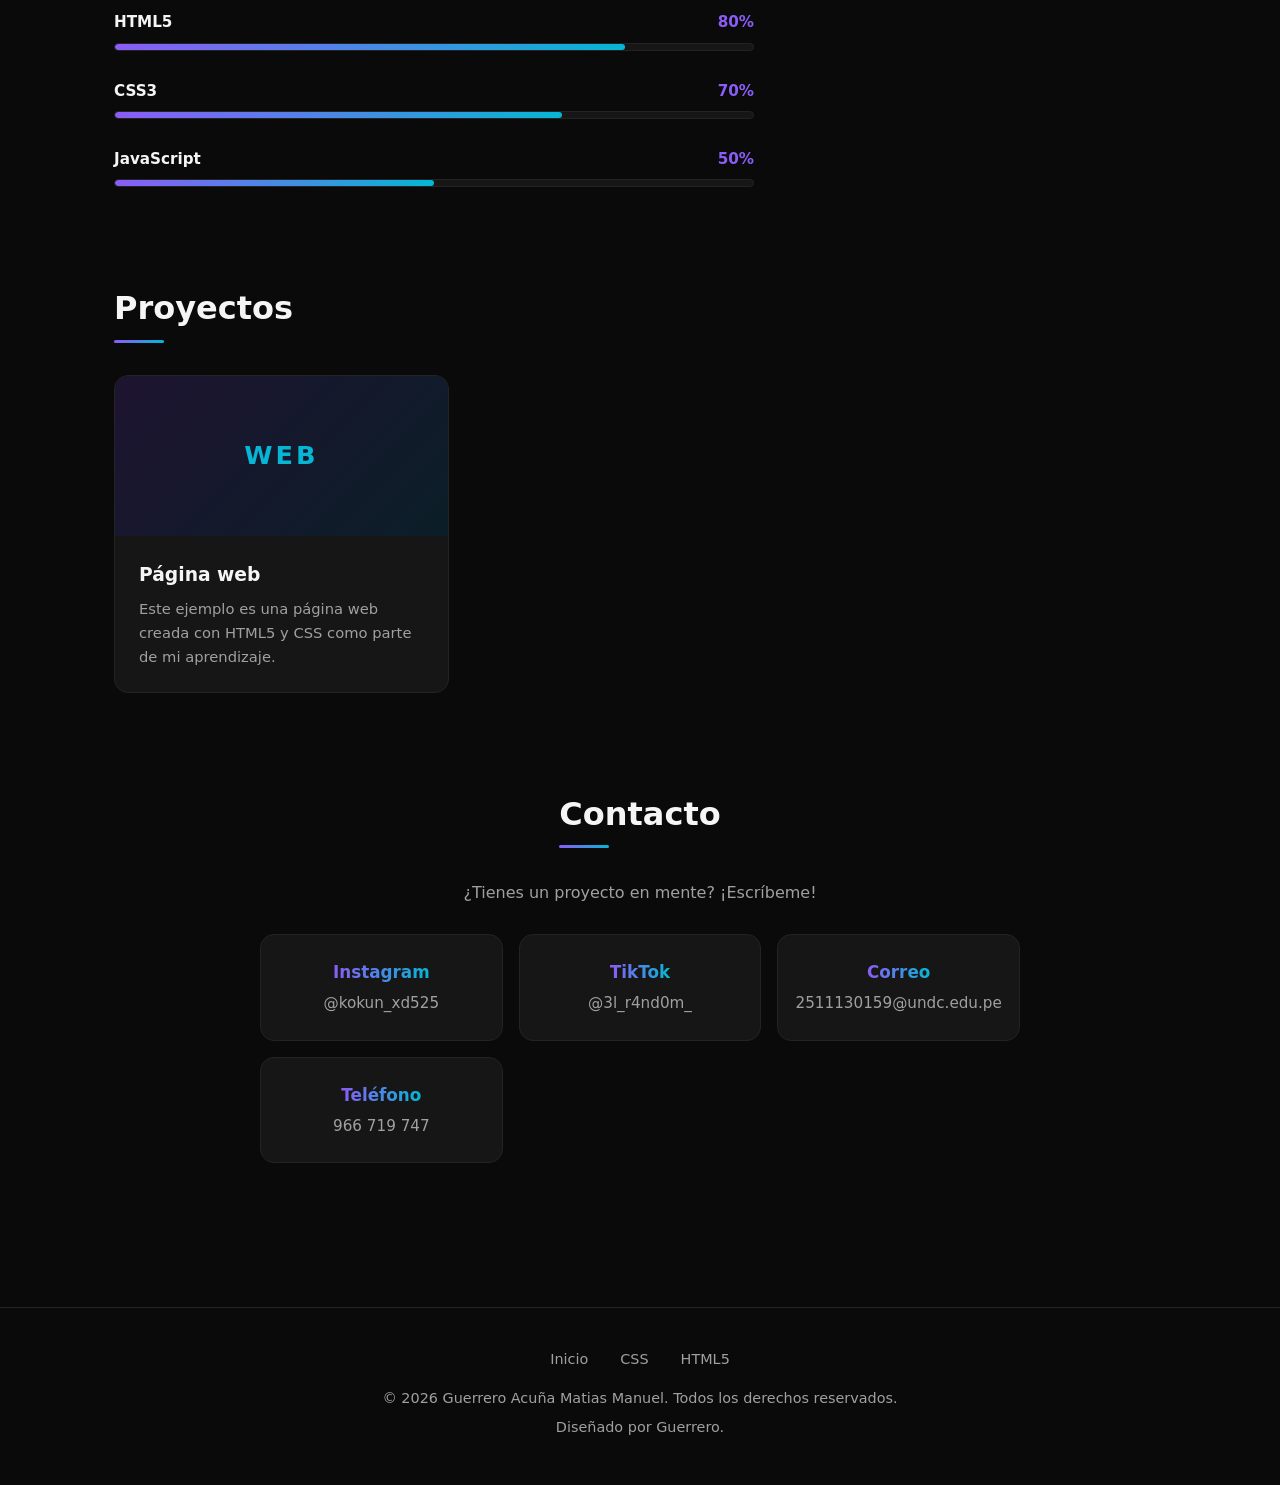
==== commit 7686aa2a: "Quitar logo G. de la barra de navegacion" ====
--- a/index.html
+++ b/index.html
@@ -11,7 +11,6 @@
 
     <nav class="navbar" id="navbar">
         <div class="nav-container">
-            <a href="#hero" class="nav-logo">G.</a>
             <button class="nav-toggle" id="navToggle" aria-label="Abrir menú">
                 <span></span>
                 <span></span>
--- a/style.css
+++ b/style.css
@@ -74,6 +74,7 @@
     list-style: none;
     display: flex;
     gap: 2rem;
+    margin-left: auto;
 }
 
 .nav-menu a {
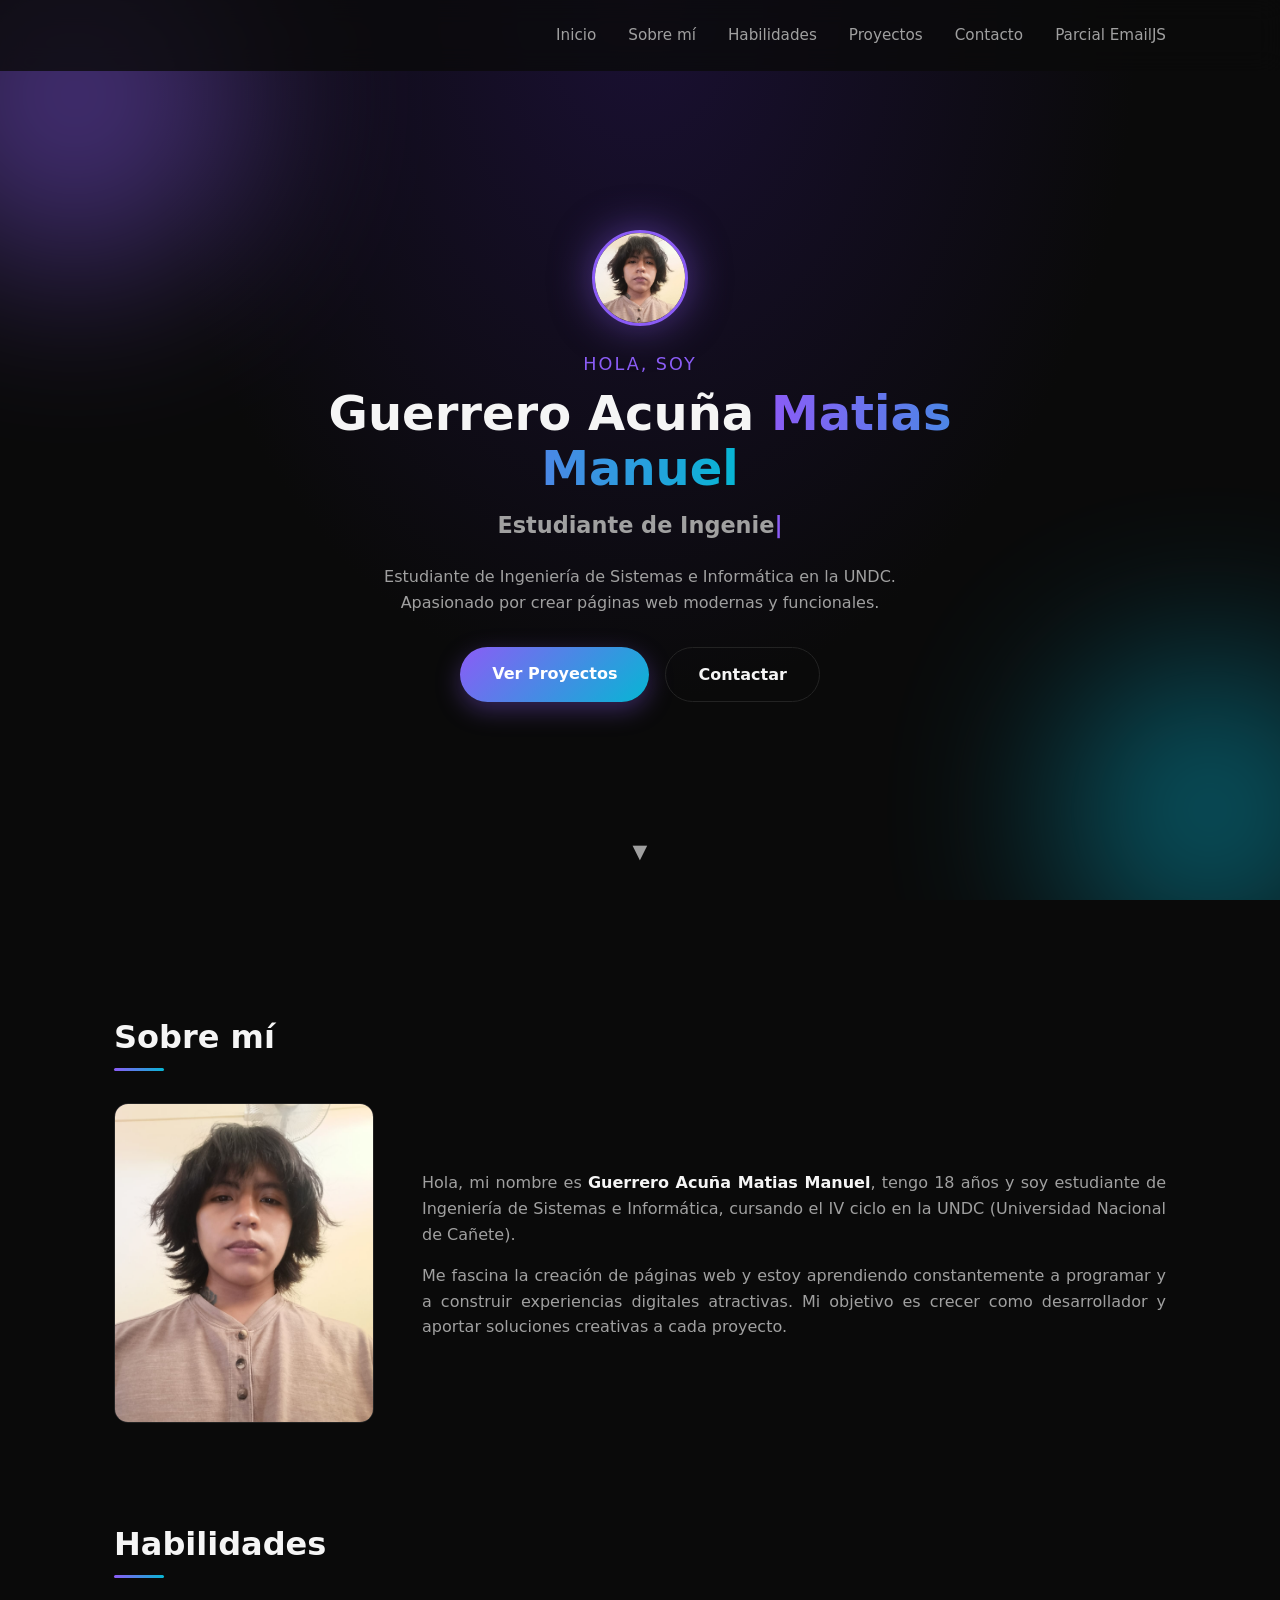
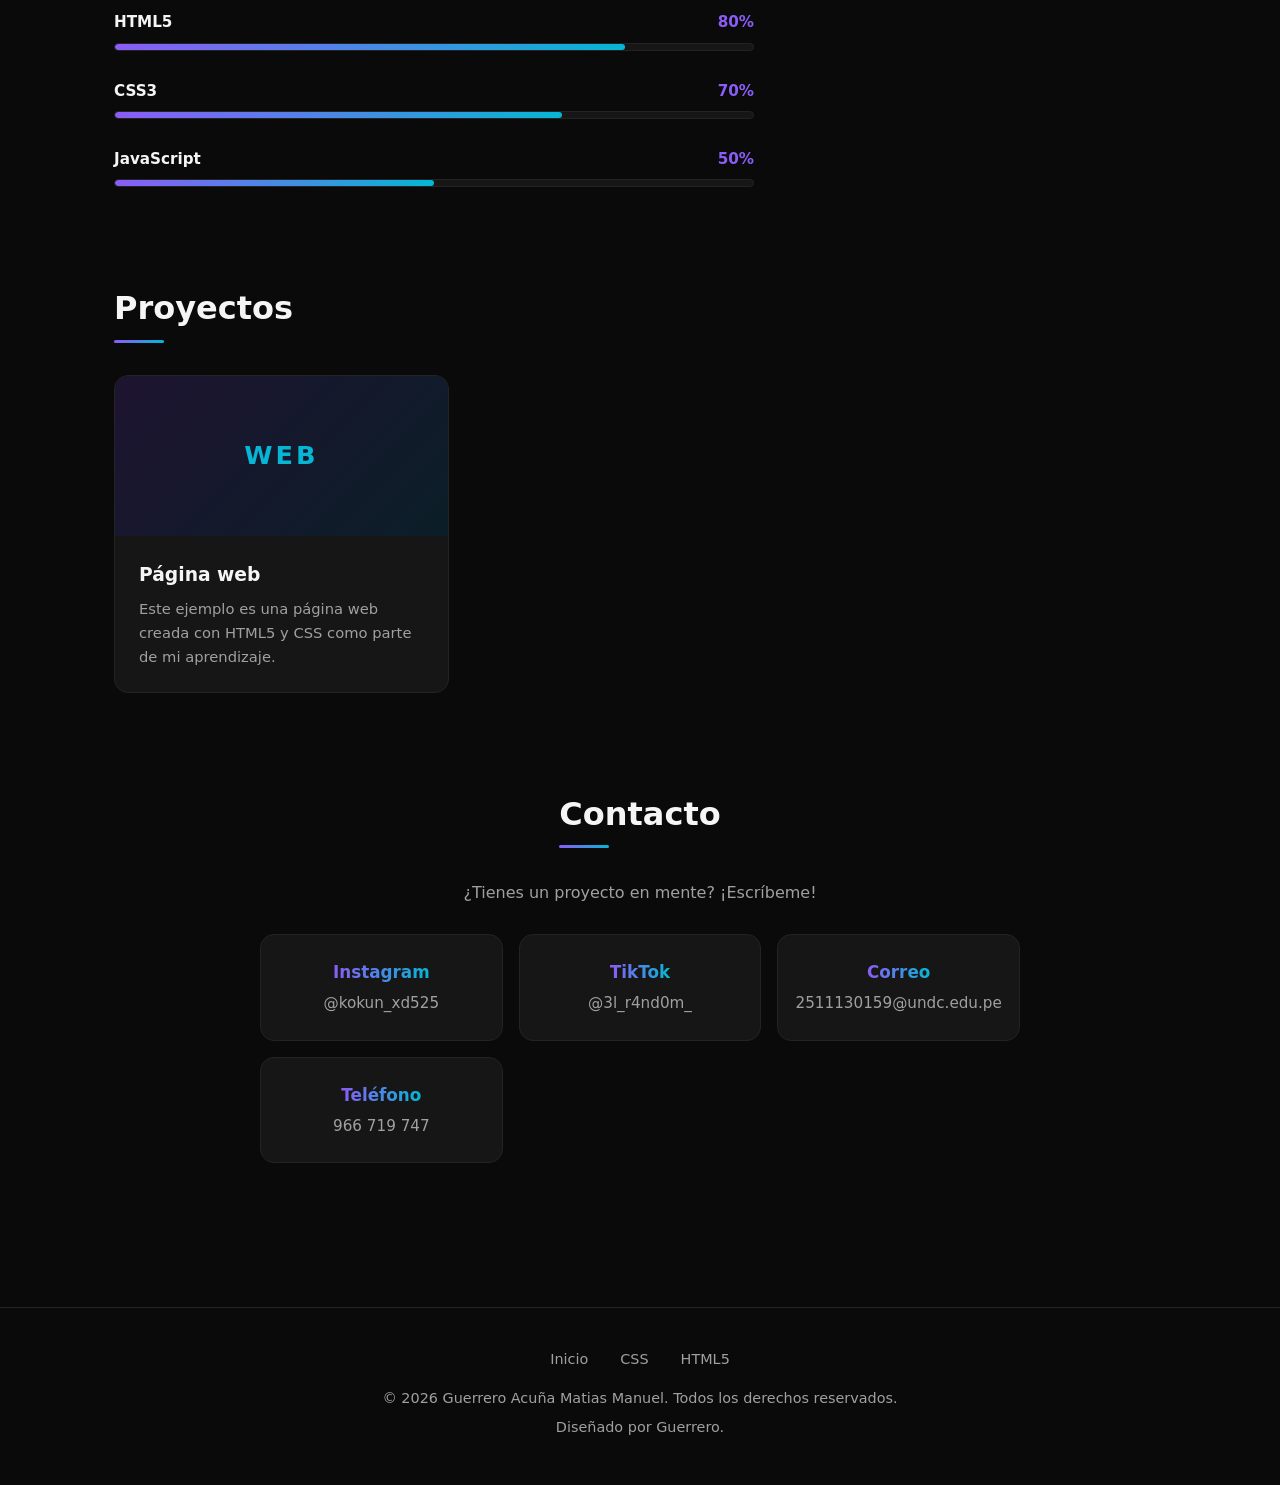
==== commit 807e0942: "Agrega enlace al parcial en la navegación de index.html" ====
--- a/index.html
+++ b/index.html
@@ -22,6 +22,7 @@
                 <li><a href="#skills">Habilidades</a></li>
                 <li><a href="#projects">Proyectos</a></li>
                 <li><a href="#contact">Contacto</a></li>
+                <li><a href="parcial-emailjs/index.html">Parcial EmailJS</a></li>
             </ul>
         </div>
     </nav>
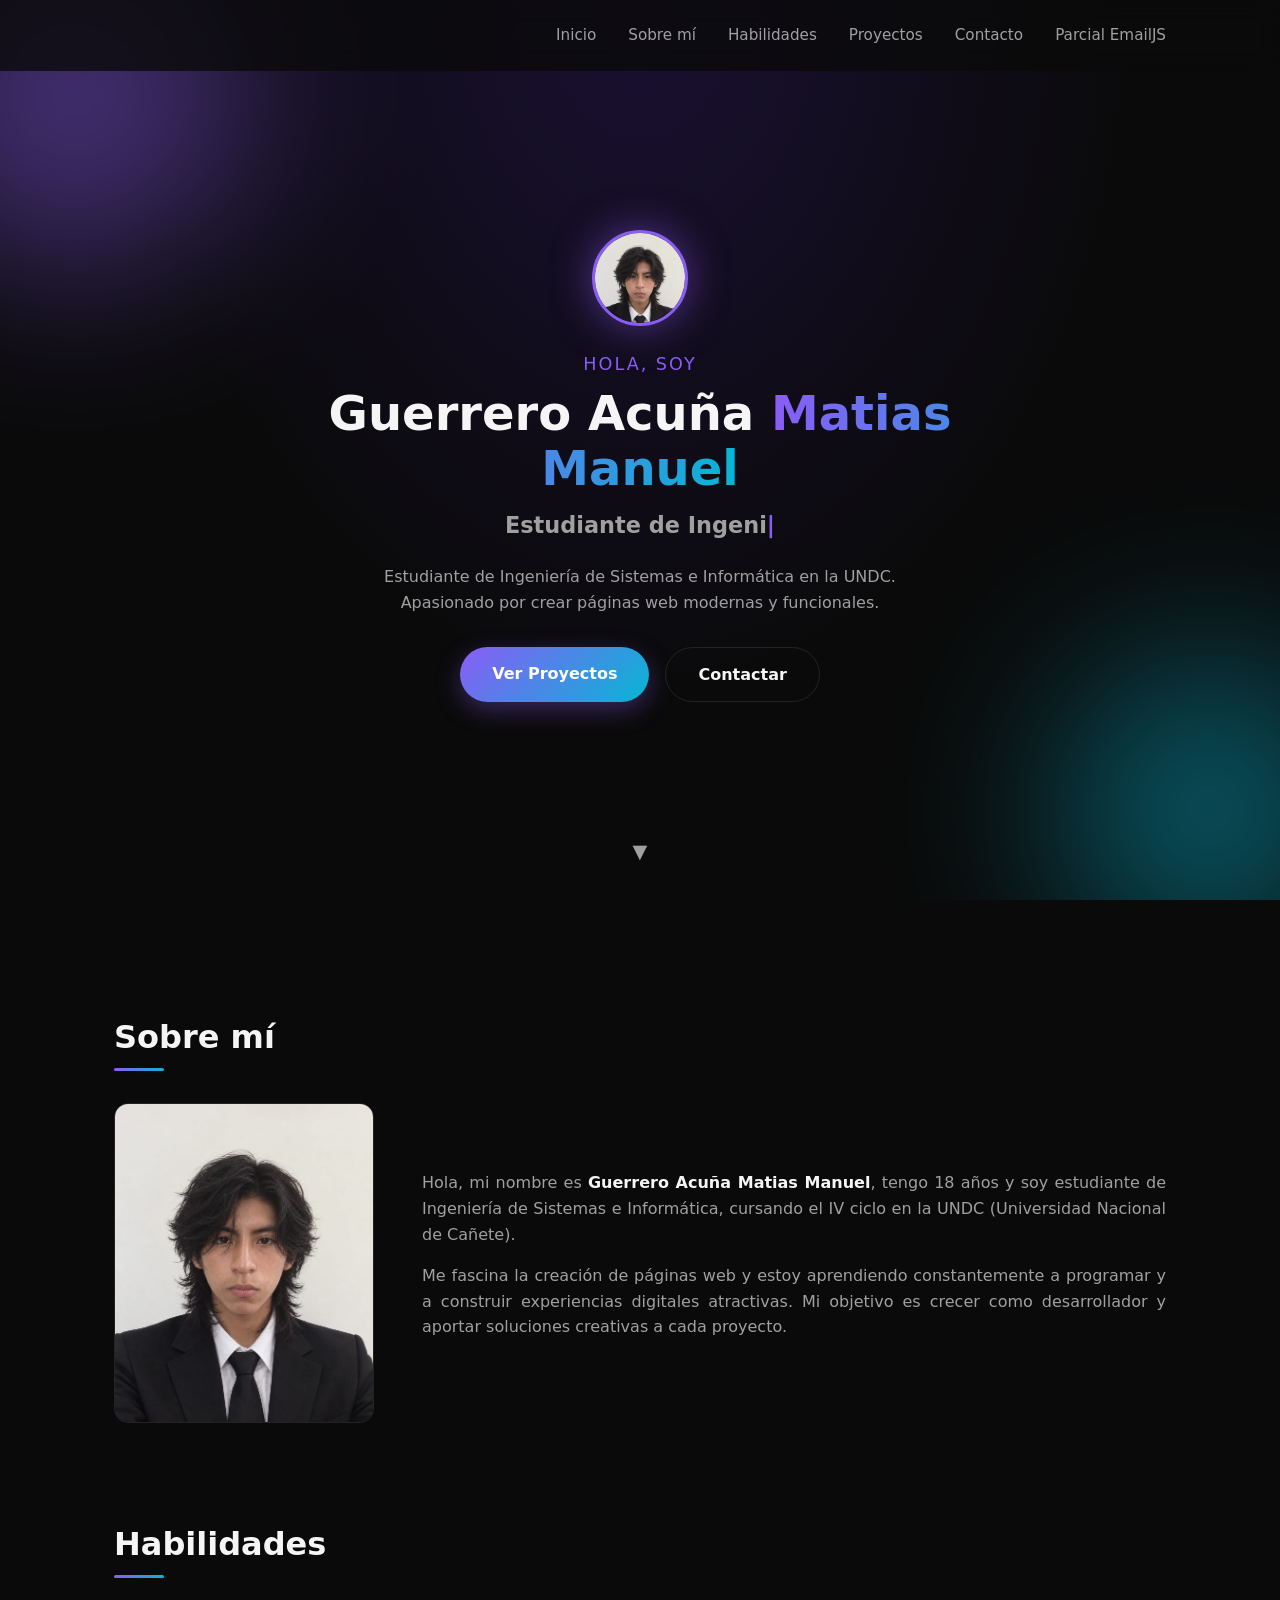
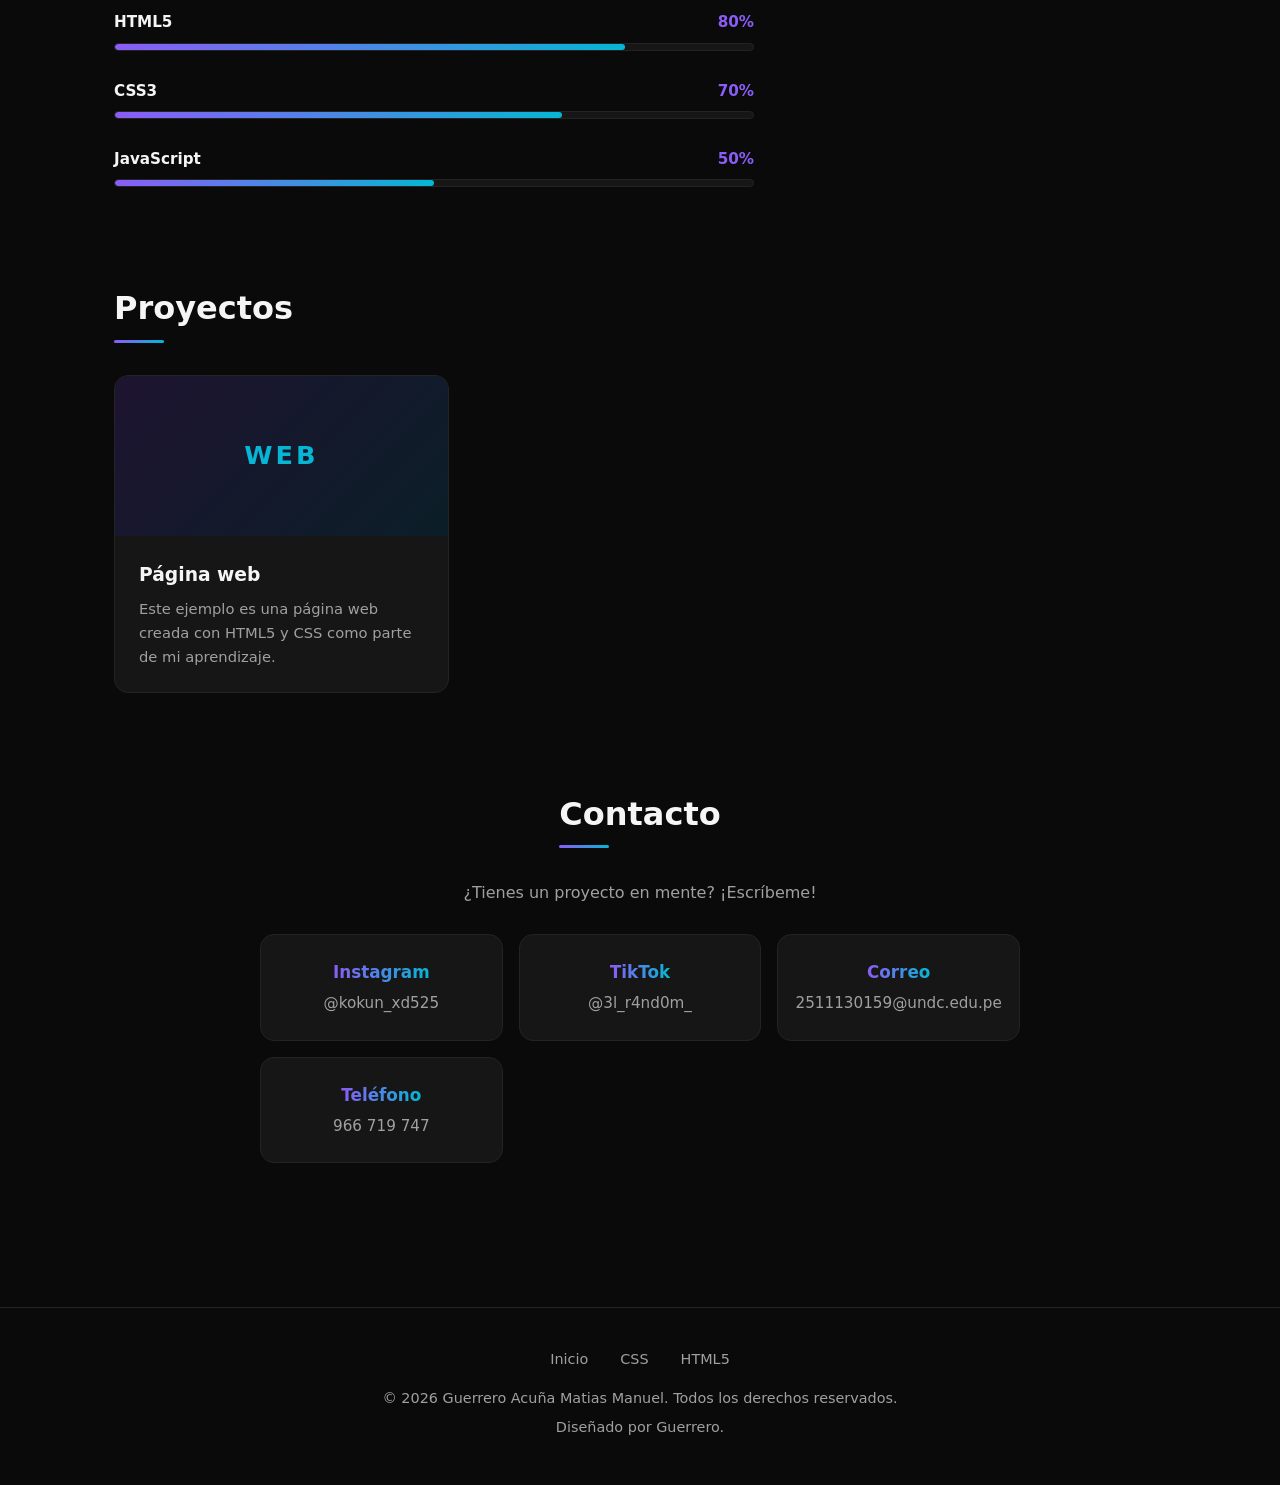
==== commit e77f29d0: "Fuerza recarga de la foto con versionado (?v=2)" ====
--- a/index.html
+++ b/index.html
@@ -29,7 +29,7 @@
 
     <section id="hero" class="hero">
         <div class="hero-content">
-            <div class="hero-avatar"><img src="foto.jpg.jpeg" alt="Foto de Guerrero Acuña Matias Manuel"></div>
+            <div class="hero-avatar"><img src="foto.jpg.jpeg?v=2" alt="Foto de Guerrero Acuña Matias Manuel"></div>
             <p class="hero-greeting">Hola, soy</p>
             <h1 class="hero-name">Guerrero Acuña <span>Matias Manuel</span></h1>
             <h2 class="hero-role" id="typedRole"></h2>
@@ -50,7 +50,7 @@
         <section id="about" class="section">
             <h2 class="section-title">Sobre mí</h2>
             <div class="about-grid reveal">
-                <div class="about-photo"><img src="foto.jpg.jpeg" alt="Foto de Guerrero Acuña Matias Manuel"></div>
+                <div class="about-photo"><img src="foto.jpg.jpeg?v=2" alt="Foto de Guerrero Acuña Matias Manuel"></div>
                 <div class="about-text">
                     <p>
                         Hola, mi nombre es <strong>Guerrero Acuña Matias Manuel</strong>, tengo 18 años y soy
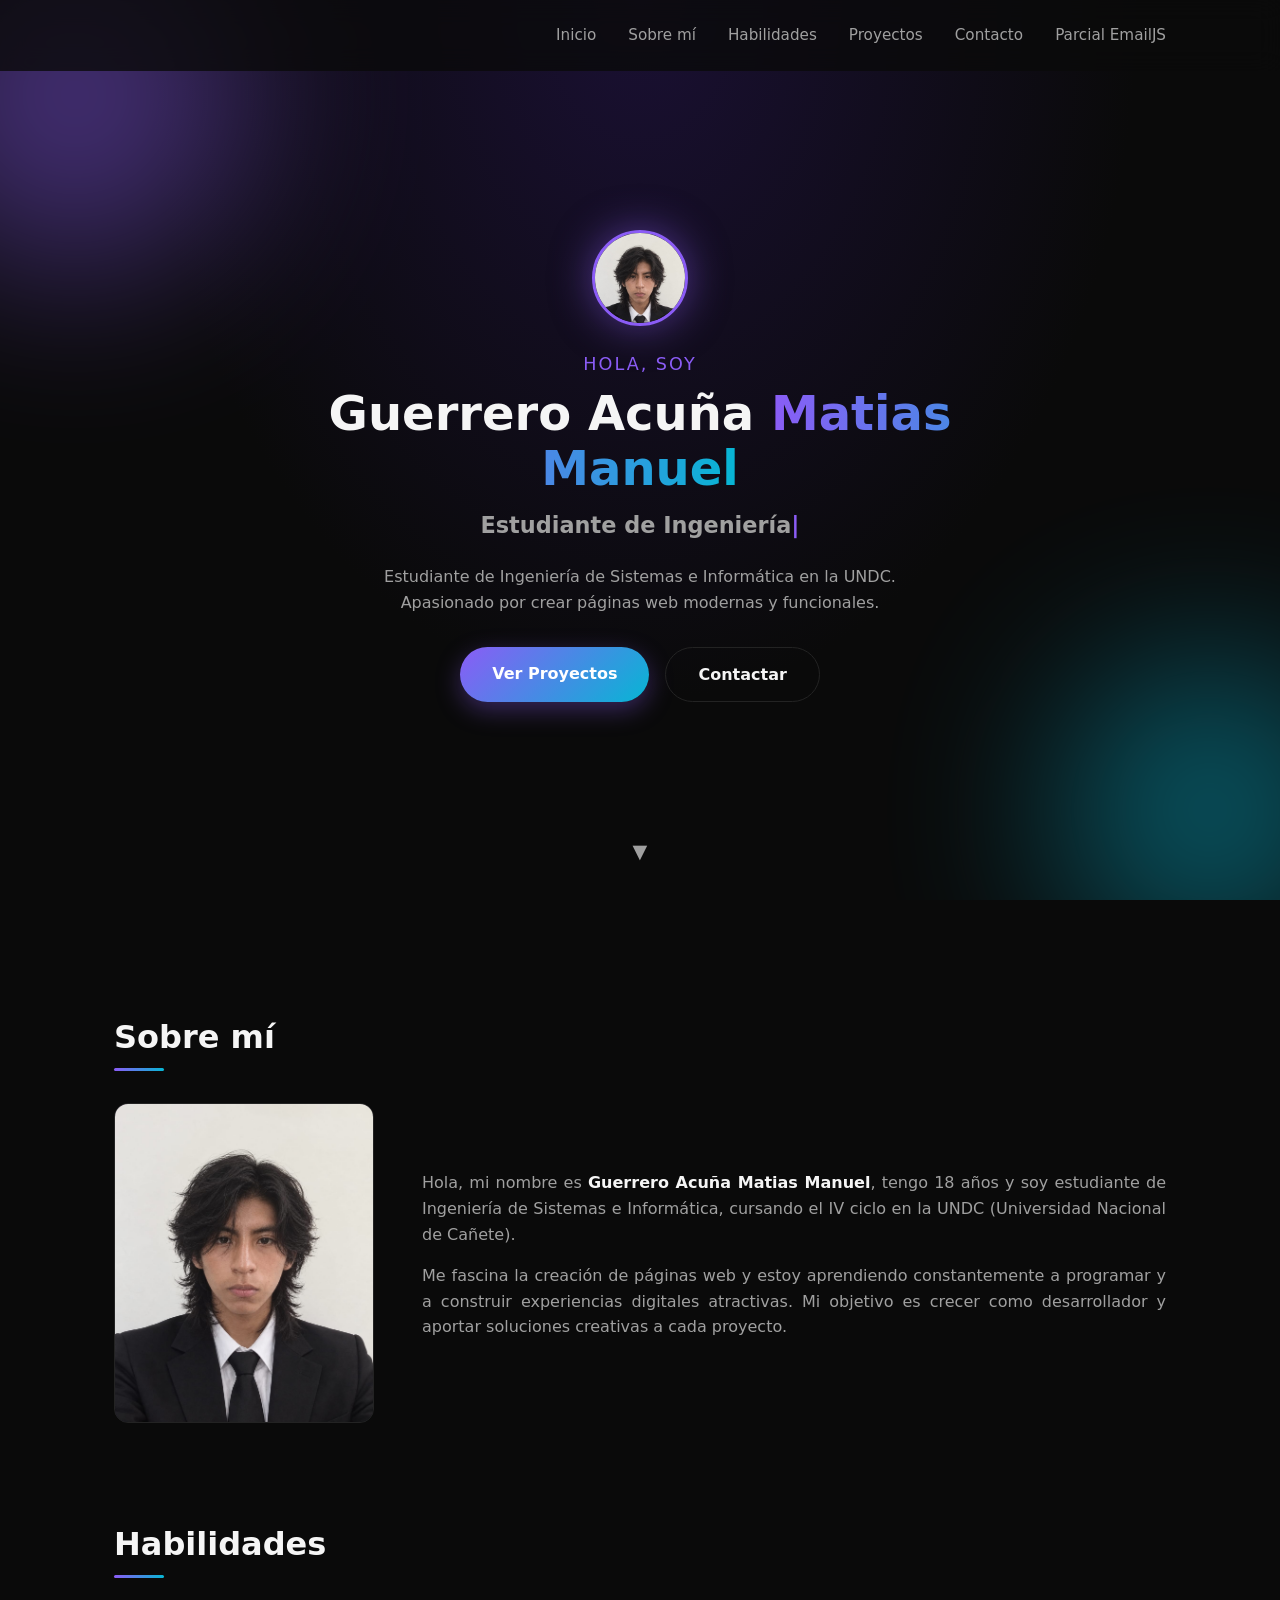
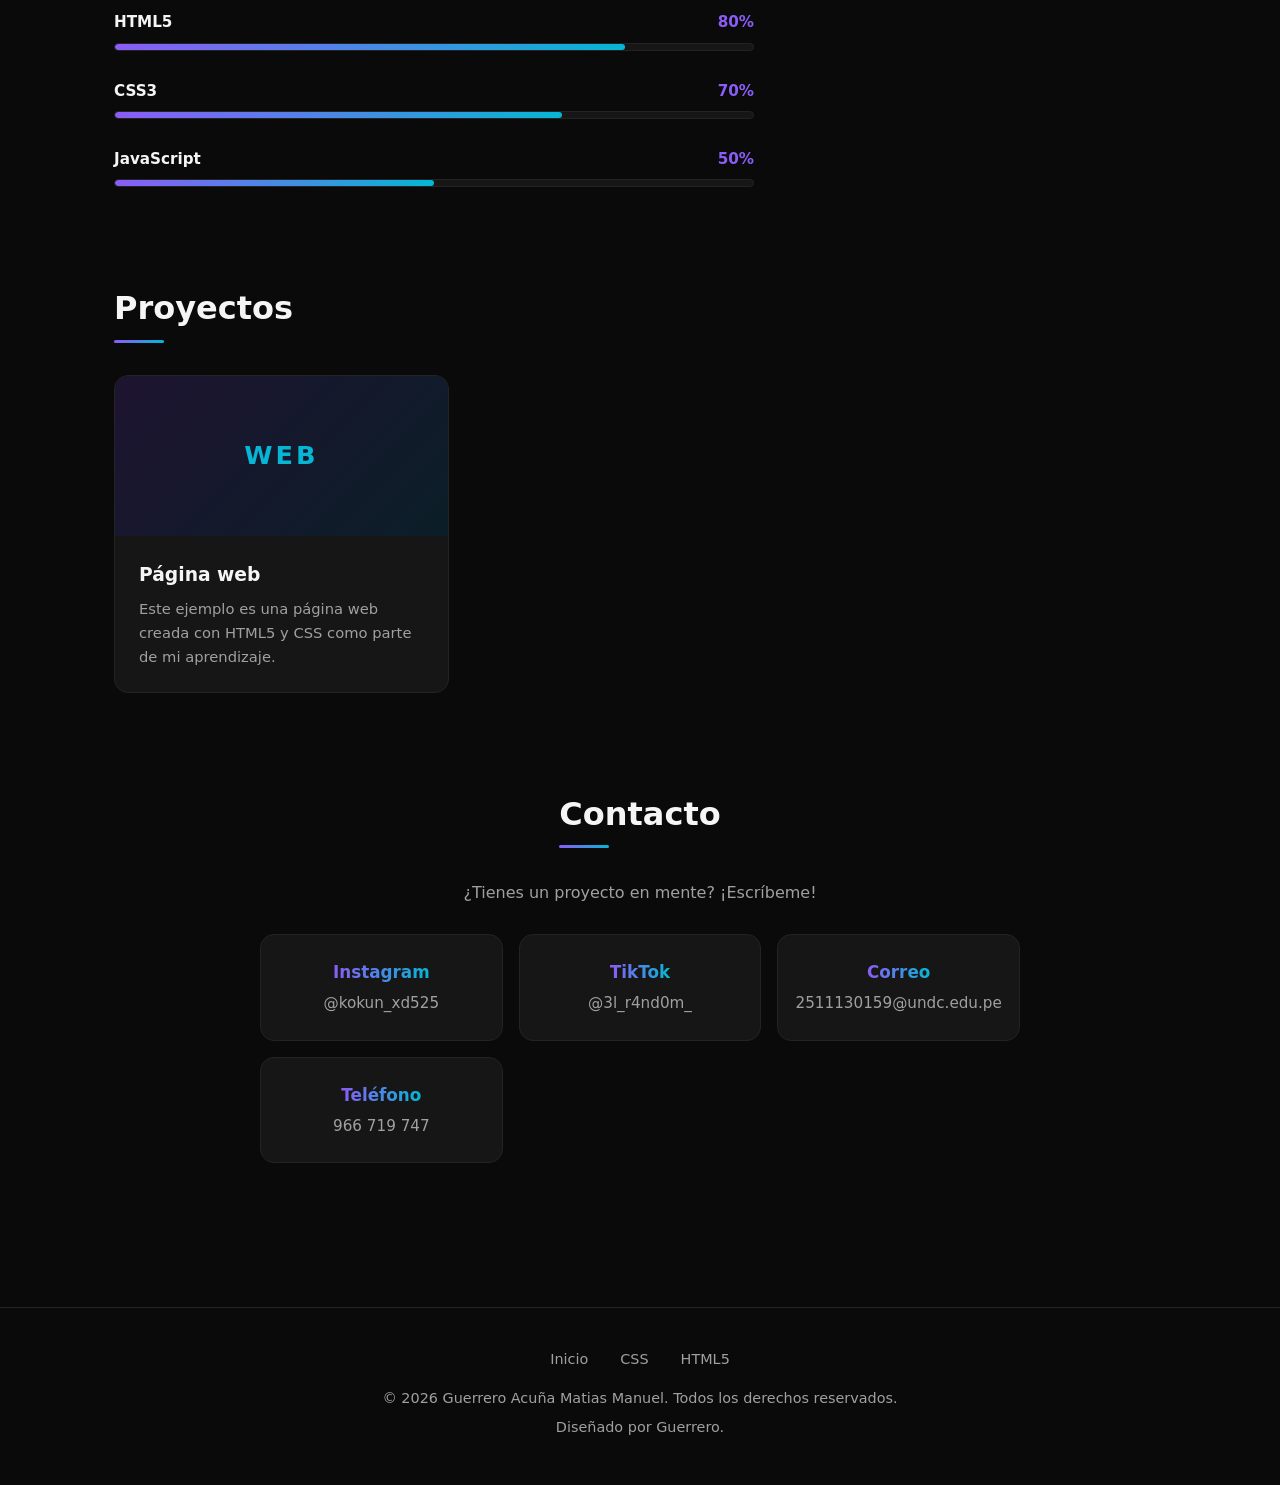
==== commit 63b99718: "Usa nuevo nombre de archivo para la foto (foto-perfil.jpeg)" ====
--- a/index.html
+++ b/index.html
@@ -29,7 +29,7 @@
 
     <section id="hero" class="hero">
         <div class="hero-content">
-            <div class="hero-avatar"><img src="foto.jpg.jpeg?v=2" alt="Foto de Guerrero Acuña Matias Manuel"></div>
+            <div class="hero-avatar"><img src="foto-perfil.jpeg" alt="Foto de Guerrero Acuña Matias Manuel"></div>
             <p class="hero-greeting">Hola, soy</p>
             <h1 class="hero-name">Guerrero Acuña <span>Matias Manuel</span></h1>
             <h2 class="hero-role" id="typedRole"></h2>
@@ -50,7 +50,7 @@
         <section id="about" class="section">
             <h2 class="section-title">Sobre mí</h2>
             <div class="about-grid reveal">
-                <div class="about-photo"><img src="foto.jpg.jpeg?v=2" alt="Foto de Guerrero Acuña Matias Manuel"></div>
+                <div class="about-photo"><img src="foto-perfil.jpeg" alt="Foto de Guerrero Acuña Matias Manuel"></div>
                 <div class="about-text">
                     <p>
                         Hola, mi nombre es <strong>Guerrero Acuña Matias Manuel</strong>, tengo 18 años y soy
